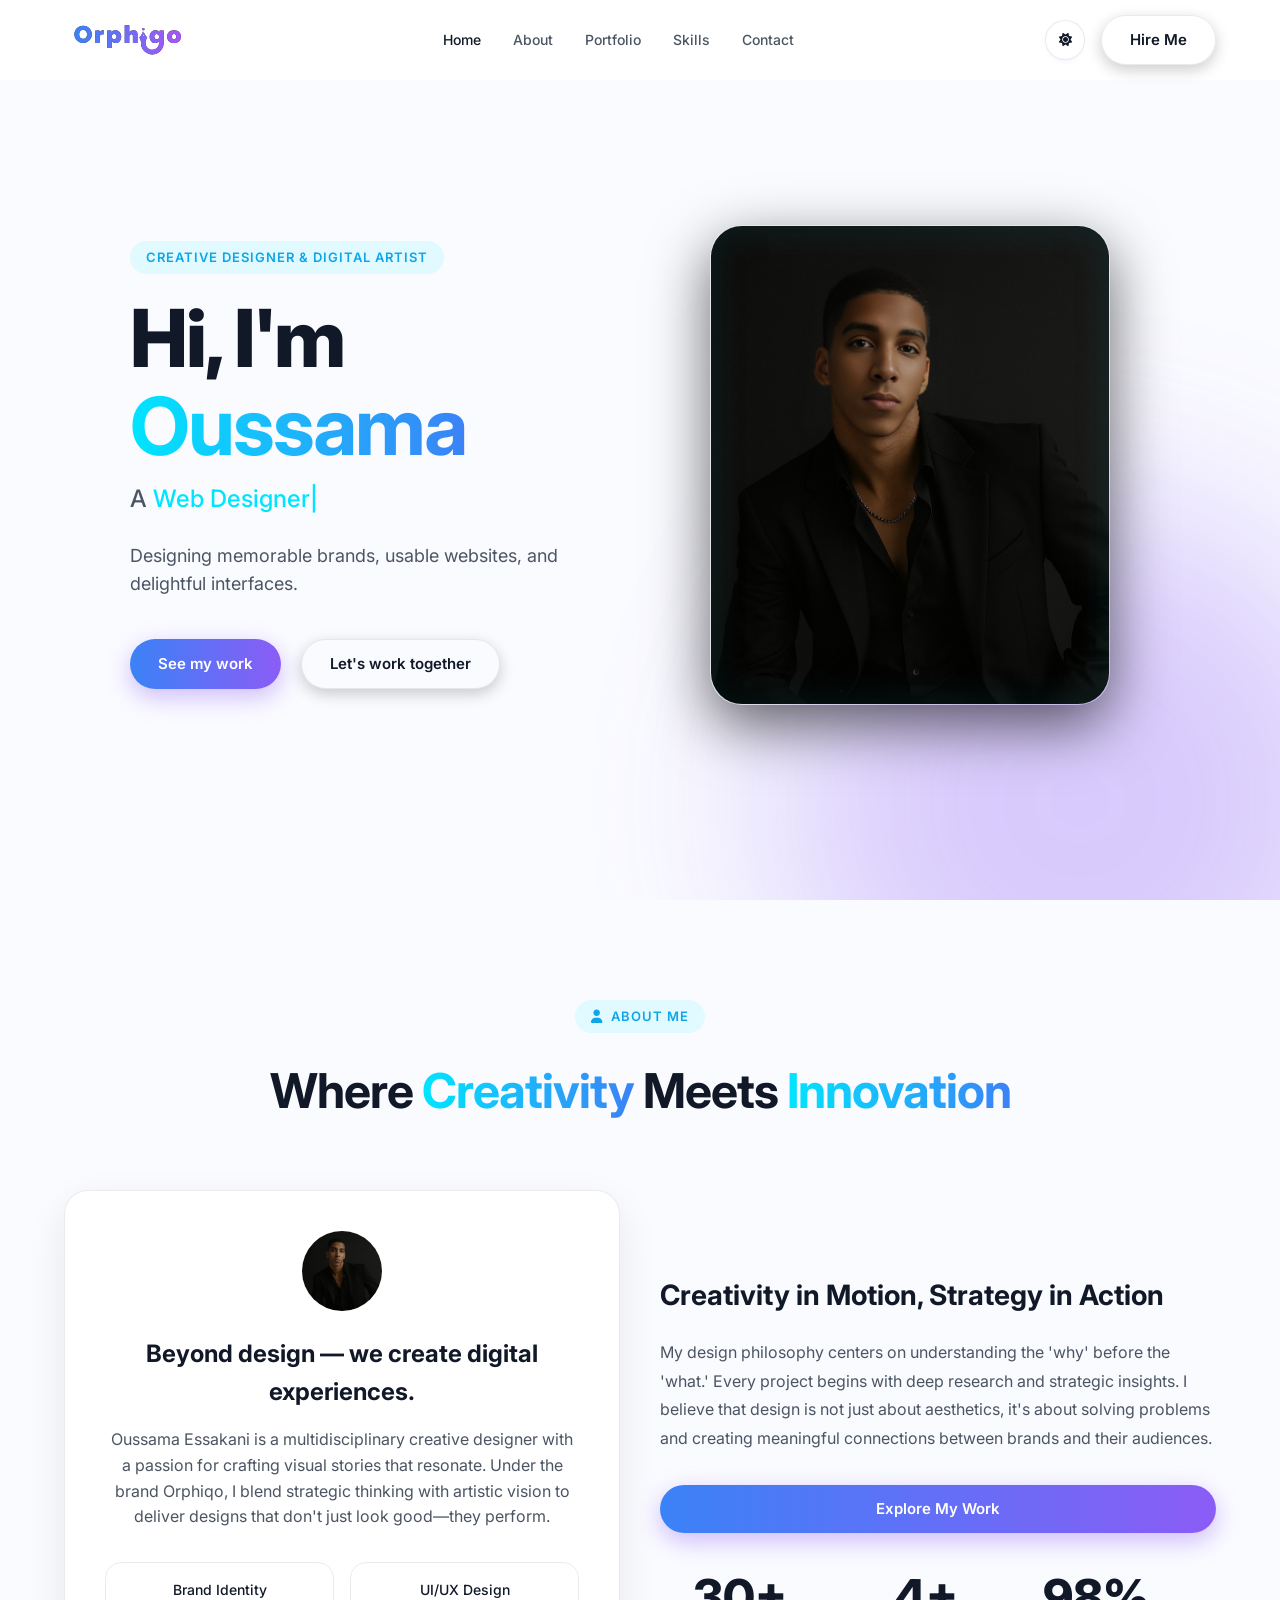
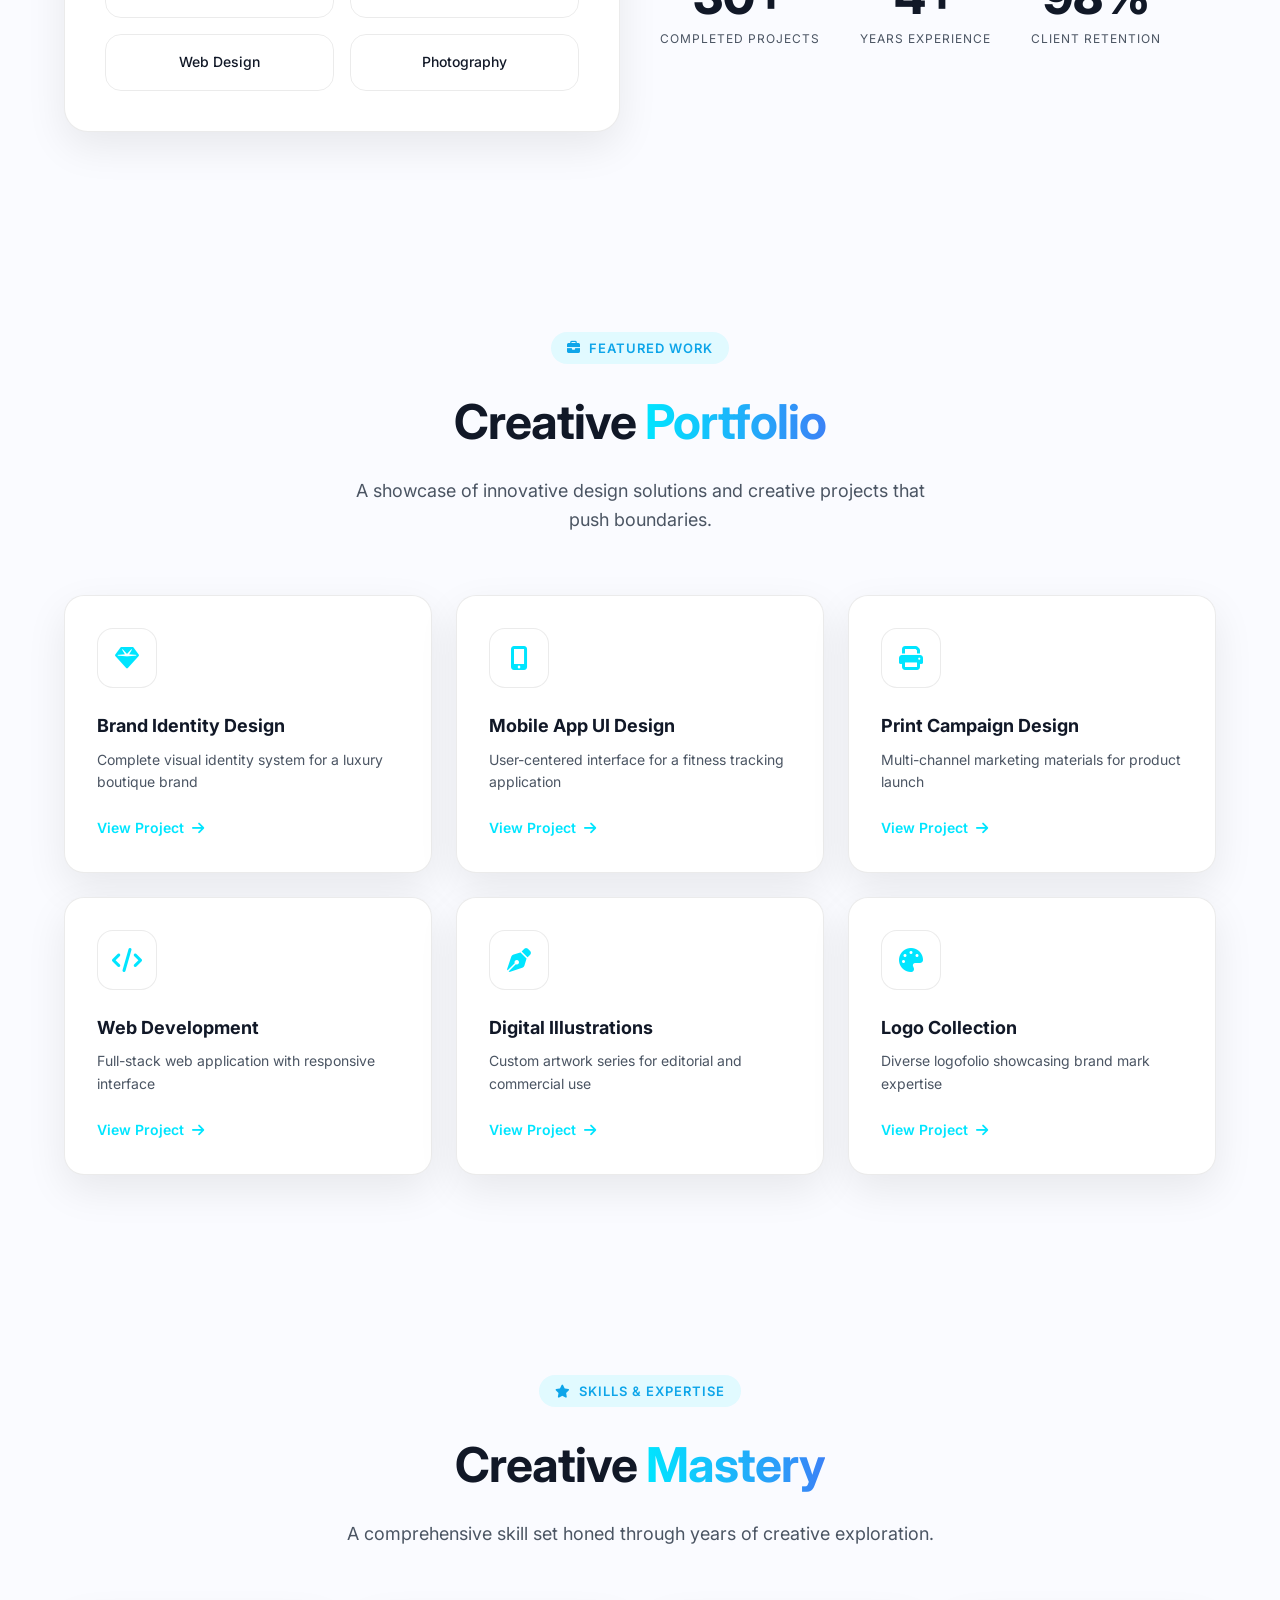
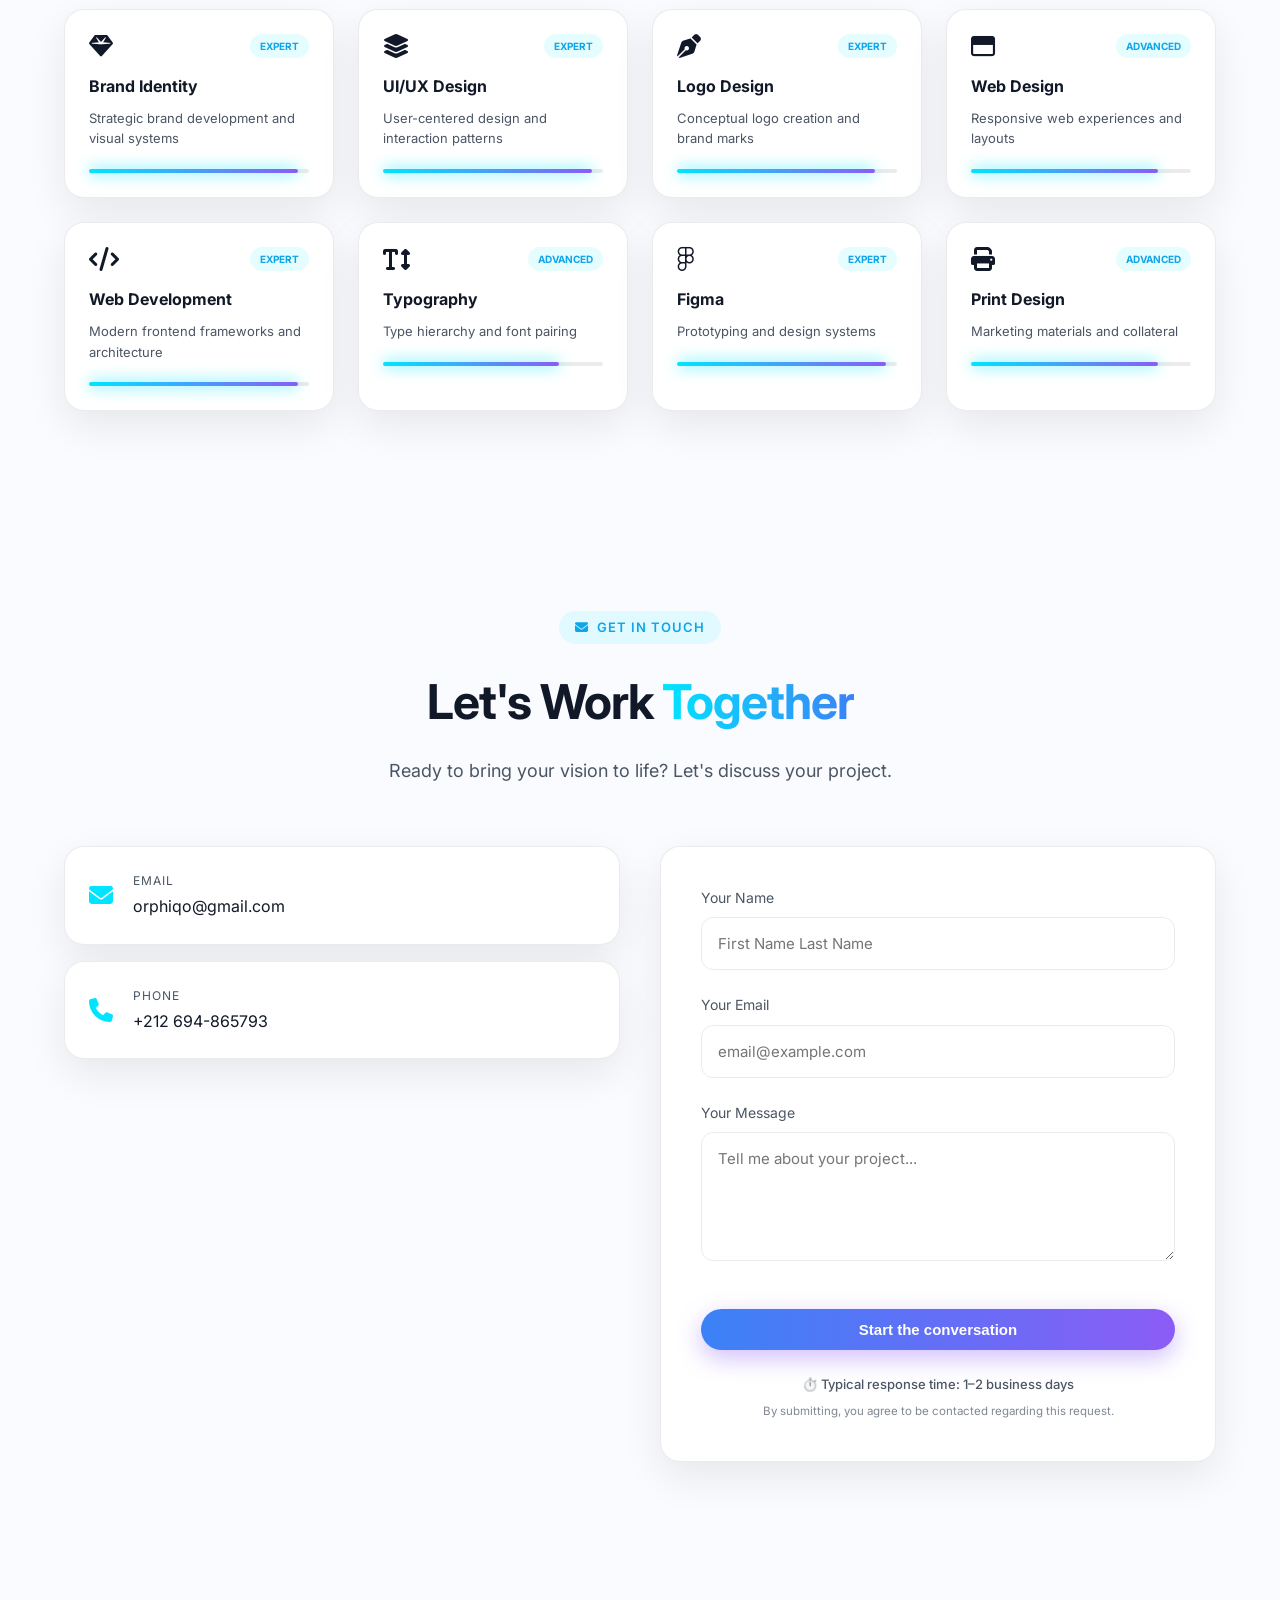
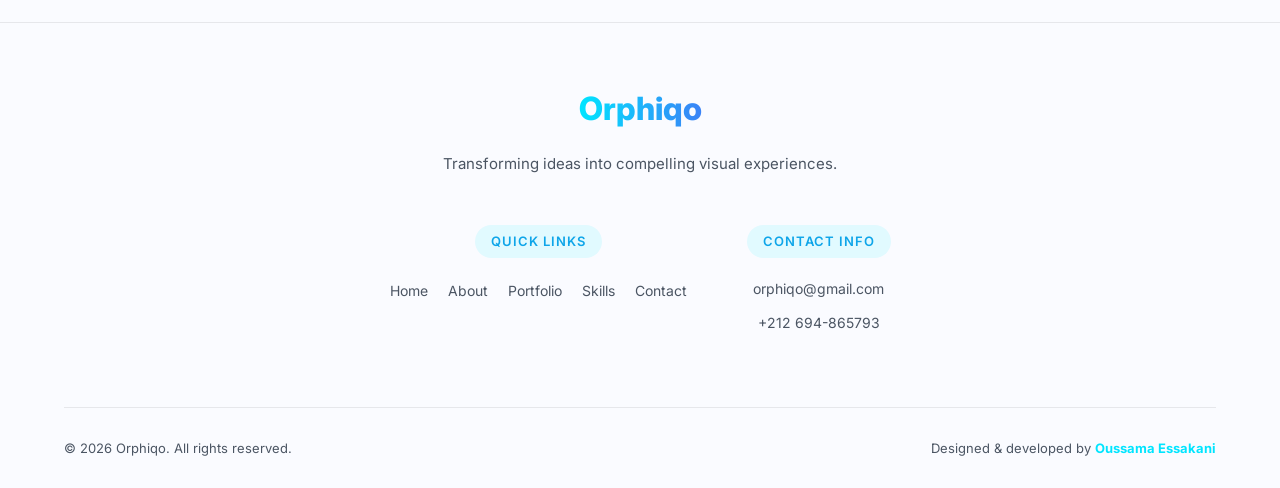
==== index.html @ 97720c6e "first commit" ====
<!DOCTYPE html>
<html lang="en">

<head>
    <meta charset="UTF-8">
    <meta name="viewport" content="width=device-width, initial-scale=1.0">
    <title>Orphiqo | Creative Designer & Digital Artist</title>
    <meta name="description"
        content="Orphiqo - Transforming ideas into stunning visual experiences. A creative studio delivering design that converts and captivates.">
    <meta name="keywords" content="Creative Designer, Digital Artist, UI/UX, Brand Identity, Orphiqo, Oussama Essakani">

    <link rel="preconnect" href="https://fonts.googleapis.com">
    <link rel="preconnect" href="https://fonts.gstatic.com" crossorigin>
    <link
        href="https://fonts.googleapis.com/css2?family=Inter:wght@400;500;600&family=Playfair+Display:wght@700;900&display=swap"
        rel="stylesheet">

    <link rel="stylesheet" href="https://cdnjs.cloudflare.com/ajax/libs/font-awesome/6.4.0/css/all.min.css">

    <link rel="stylesheet" href="style.css">
</head>

<body>
    <div class="noise-overlay"></div>

    <header class="navbar">
        <nav class="container">
            <div class="nav-left">
                <a href="#" class="logo"><img src="images/Orphiqo%20Wordmark.svg" alt="Orphiqo Logo"
                        style="height: 32px; width: auto;"></a>
            </div>
            <ul class="nav-center">
                <li><a href="#hero">Home</a></li>
                <li><a href="#about">About</a></li>
                <li><a href="#portfolio">Portfolio</a></li>
                <li><a href="#skills">Skills</a></li>
                <li><a href="#contact">Contact</a></li>
            </ul>
            <div class="nav-right">
                <button id="btnTheme" class="icon-btn" aria-label="Toggle Theme">
                    <i class="fa-solid fa-moon dark-icon"></i>
                    <i class="fa-solid fa-sun light-icon" style="display: none;"></i>
                </button>
                <a href="#contact" class="btn btn-outline hire-me">Hire Me</a>
                <button class="mobile-toggle"><i class="fa-solid fa-bars"></i></button>
            </div>
        </nav>
    </header>

    <main>
        <section id="hero" class="hero-section">
            <div class="container hero-grid">
                <div class="hero-text" data-reveal>
                    <span class="label-small">CREATIVE DESIGNER & DIGITAL ARTIST</span>
                    <h1>Hi, I'm<br><span class="highlight-cyan">Oussama</span></h1>
                    <div class="typewriter-container display-font">
                        <span>A&nbsp;</span><span id="typingText"></span><span class="cursor">|</span>
                    </div>
                    <p class="hero-subtext">Designing memorable brands, usable websites, and delightful interfaces.</p>
                    <div class="hero-ctas">
                        <a href="#portfolio" class="btn btn-primary">See my work</a>
                        <a href="#contact" class="btn btn-outline">Let's work together</a>
                    </div>

                </div>
                <div class="hero-visual" data-reveal>
                    <div class="portrait-container">
                        <img src="images/portrait.jpg" alt="Oussama Essakani" class="portrait-img">
                    </div>
                    <div class="floating-shape shape-1"></div>
                    <div class="floating-shape shape-2"></div>
                </div>
            </div>
            <div class="blob blob-2"></div>
        </section>

        <section id="about" class="about-section">
            <div class="container">
                <div class="section-header" data-reveal>
                    <span class="label-small"><i class="fa-solid fa-user"></i> ABOUT ME</span>
                    <h2>Where <span class="highlight-cyan">Creativity</span> Meets <span
                            class="highlight-cyan">Innovation</span></h2>
                </div>
                <div class="about-grid">
                    <div class="about-left" data-reveal>
                        <div class="small-portrait">
                            <img src="images/portrait.jpg" alt="Profile">
                        </div>
                        <h3>Beyond design — we create digital experiences.</h3>
                        <p>Oussama Essakani is a multidisciplinary creative designer with a passion for crafting visual
                            stories that resonate. Under the brand Orphiqo, I blend strategic thinking with artistic
                            vision to deliver designs that don't just look good—they perform.</p>
                        <blockquote class="pull-quote">
                            "This is it. This is the one."
                        </blockquote>
                        <div class="tag-pills">
                            <span class="pill">Brand Identity</span>
                            <span class="pill">UI/UX Design</span>
                            <span class="pill">Web Design</span>
                            <span class="pill">Photography</span>
                        </div>
                    </div>
                    <div class="about-right" data-reveal>
                        <h3>Creativity in Motion, Strategy in Action</h3>
                        <p>My design philosophy centers on understanding the 'why' before the 'what.' Every project
                            begins with deep research and strategic insights. I believe that design is not just about
                            aesthetics, it's about solving problems and creating meaningful connections between brands
                            and their audiences.</p>
                        <a href="#portfolio" class="btn btn-primary">Explore My Work</a>
                        <div class="stats-row">
                            <div class="stat-item">
                                <span class="stat-num">30+</span>
                                <span class="stat-label">Completed Projects</span>
                            </div>
                            <div class="stat-item">
                                <span class="stat-num">4+</span>
                                <span class="stat-label">Years Experience</span>
                            </div>
                            <div class="stat-item">
                                <span class="stat-num">98%</span>
                                <span class="stat-label">Client Retention</span>
                            </div>
                        </div>
                    </div>
                </div>
            </div>
            <div class="blob blob-3"></div>
        </section>

        <section id="portfolio" class="portfolio-section">
            <div class="container">
                <div class="section-header" data-reveal>
                    <span class="label-small"><i class="fa-solid fa-briefcase"></i> FEATURED WORK</span>
                    <h2>Creative <span class="highlight-cyan">Portfolio</span></h2>
                    <p class="section-sub">A showcase of innovative design solutions and creative projects that push
                        boundaries.</p>
                </div>
                <div class="portfolio-grid">
                    <div class="portfolio-card glass" data-reveal>
                        <div class="portfolio-icon-box">
                            <i class="fa-solid fa-gem"></i>
                        </div>
                        <div class="card-content">
                            <h3>Brand Identity Design</h3>
                            <p>Complete visual identity system for a luxury boutique brand</p>
                            <a href="#" class="view-project">View Project <i class="fa-solid fa-arrow-right"></i></a>
                        </div>
                    </div>
                    <div class="portfolio-card glass" data-reveal>
                        <div class="portfolio-icon-box">
                            <i class="fa-solid fa-mobile-screen-button"></i>
                        </div>
                        <div class="card-content">
                            <h3>Mobile App UI Design</h3>
                            <p>User-centered interface for a fitness tracking application</p>
                            <a href="#" class="view-project">View Project <i class="fa-solid fa-arrow-right"></i></a>
                        </div>
                    </div>
                    <div class="portfolio-card glass" data-reveal>
                        <div class="portfolio-icon-box">
                            <i class="fa-solid fa-print"></i>
                        </div>
                        <div class="card-content">
                            <h3>Print Campaign Design</h3>
                            <p>Multi-channel marketing materials for product launch</p>
                            <a href="#" class="view-project">View Project <i class="fa-solid fa-arrow-right"></i></a>
                        </div>
                    </div>
                    <div class="portfolio-card glass" data-reveal>
                        <div class="portfolio-icon-box">
                            <i class="fa-solid fa-code"></i>
                        </div>
                        <div class="card-content">
                            <h3>Web Development</h3>
                            <p>Full-stack web application with responsive interface</p>
                            <a href="#" class="view-project">View Project <i class="fa-solid fa-arrow-right"></i></a>
                        </div>
                    </div>
                    <div class="portfolio-card glass" data-reveal>
                        <div class="portfolio-icon-box">
                            <i class="fa-solid fa-pen-nib"></i>
                        </div>
                        <div class="card-content">
                            <h3>Digital Illustrations</h3>
                            <p>Custom artwork series for editorial and commercial use</p>
                            <a href="#" class="view-project">View Project <i class="fa-solid fa-arrow-right"></i></a>
                        </div>
                    </div>
                    <div class="portfolio-card glass" data-reveal>
                        <div class="portfolio-icon-box">
                            <i class="fa-solid fa-palette"></i>
                        </div>
                        <div class="card-content">
                            <h3>Logo Collection</h3>
                            <p>Diverse logofolio showcasing brand mark expertise</p>
                            <a href="#" class="view-project">View Project <i class="fa-solid fa-arrow-right"></i></a>
                        </div>
                    </div>
                </div>

            </div>
        </section>

        <section id="skills" class="skills-section">
            <div class="container">
                <div class="section-header" data-reveal>
                    <span class="label-small"><i class="fa-solid fa-star"></i> SKILLS & EXPERTISE</span>
                    <h2>Creative <span class="highlight-cyan">Mastery</span></h2>
                    <p class="section-sub">A comprehensive skill set honed through years of creative exploration.</p>
                </div>
                <div class="skills-grid">
                    <div class="skill-card glass" data-reveal>
                        <div class="skill-card-top">
                            <i class="fa-solid fa-gem skill-icon"></i>
                            <span class="proficiency">Expert</span>
                        </div>
                        <h3>Brand Identity</h3>
                        <p>Strategic brand development and visual systems</p>
                        <div class="progress-track">
                            <div class="progress-bar glow" style="width: 95%"></div>
                        </div>
                    </div>
                    <div class="skill-card glass" data-reveal>
                        <div class="skill-card-top">
                            <i class="fa-solid fa-layer-group skill-icon"></i>
                            <span class="proficiency">Expert</span>
                        </div>
                        <h3>UI/UX Design</h3>
                        <p>User-centered design and interaction patterns</p>
                        <div class="progress-track">
                            <div class="progress-bar glow" style="width: 95%"></div>
                        </div>
                    </div>
                    <div class="skill-card glass" data-reveal>
                        <div class="skill-card-top">
                            <i class="fa-solid fa-pen-nib skill-icon"></i>
                            <span class="proficiency">Expert</span>
                        </div>
                        <h3>Logo Design</h3>
                        <p>Conceptual logo creation and brand marks</p>
                        <div class="progress-track">
                            <div class="progress-bar glow" style="width: 90%"></div>
                        </div>
                    </div>
                    <div class="skill-card glass" data-reveal>
                        <div class="skill-card-top">
                            <i class="fa-regular fa-window-maximize skill-icon"></i>
                            <span class="proficiency">Advanced</span>
                        </div>
                        <h3>Web Design</h3>
                        <p>Responsive web experiences and layouts</p>
                        <div class="progress-track">
                            <div class="progress-bar glow" style="width: 85%"></div>
                        </div>
                    </div>
                    <div class="skill-card glass" data-reveal>
                        <div class="skill-card-top">
                            <i class="fa-solid fa-code skill-icon"></i>
                            <span class="proficiency">Expert</span>
                        </div>
                        <h3>Web Development</h3>
                        <p>Modern frontend frameworks and architecture</p>
                        <div class="progress-track">
                            <div class="progress-bar glow" style="width: 95%"></div>
                        </div>
                    </div>
                    <div class="skill-card glass" data-reveal>
                        <div class="skill-card-top">
                            <i class="fa-solid fa-text-height skill-icon"></i>
                            <span class="proficiency">Advanced</span>
                        </div>
                        <h3>Typography</h3>
                        <p>Type hierarchy and font pairing</p>
                        <div class="progress-track">
                            <div class="progress-bar glow" style="width: 80%"></div>
                        </div>
                    </div>
                    <div class="skill-card glass" data-reveal>
                        <div class="skill-card-top">
                            <i class="fa-brands fa-figma skill-icon"></i>
                            <span class="proficiency">Expert</span>
                        </div>
                        <h3>Figma</h3>
                        <p>Prototyping and design systems</p>
                        <div class="progress-track">
                            <div class="progress-bar glow" style="width: 95%"></div>
                        </div>
                    </div>
                    <div class="skill-card glass" data-reveal>
                        <div class="skill-card-top">
                            <i class="fa-solid fa-print skill-icon"></i>
                            <span class="proficiency">Advanced</span>
                        </div>
                        <h3>Print Design</h3>
                        <p>Marketing materials and collateral</p>
                        <div class="progress-track">
                            <div class="progress-bar glow" style="width: 85%"></div>
                        </div>
                    </div>
                </div>
            </div>
        </section>

        <section id="contact" class="contact-section">
            <div class="container">
                <div class="section-header" data-reveal>
                    <span class="label-small"><i class="fa-solid fa-envelope"></i> GET IN TOUCH</span>
                    <h2>Let's Work <span class="highlight-cyan">Together</span></h2>
                    <p class="section-sub">Ready to bring your vision to life? Let's discuss your project.</p>
                </div>
                <div class="contact-grid">
                    <div class="contact-info" data-reveal>
                        <div class="info-card glass">
                            <i class="fa-solid fa-envelope"></i>
                            <div>
                                <span class="card-label">EMAIL</span>
                                <p>orphiqo@gmail.com</p>
                            </div>
                        </div>
                        <div class="info-card glass">
                            <i class="fa-solid fa-phone"></i>
                            <div>
                                <span class="card-label">PHONE</span>
                                <p>+212 694-865793</p>
                            </div>
                        </div>

                    </div>
                    <div class="contact-form-container glass" data-reveal>
                        <form id="contactForm">
                            <div class="form-group">
                                <label for="name">Your Name</label>
                                <input type="text" id="name" placeholder="First Name Last Name" required>
                            </div>
                            <div class="form-group">
                                <label for="email">Your Email</label>
                                <input type="email" id="email" placeholder="email@example.com" required>
                            </div>
                            <div class="form-group">
                                <label for="message">Your Message</label>
                                <textarea id="message" rows="5" placeholder="Tell me about your project..."></textarea>
                            </div>
                            <button type="submit" class="btn btn-primary submit-btn">Start the conversation</button>
                            <p class="response-time">⏱️ Typical response time: 1–2 business days</p>
                            <p class="fine-print">By submitting, you agree to be contacted regarding this request.</p>
                        </form>
                    </div>
                </div>
            </div>
            <div class="blob blob-4"></div>
        </section>
    </main>

    <footer class="footer">
        <div class="container">
            <div class="footer-top">
                <div class="footer-brand">
                    <h2 class="display-font">Orphiqo</h2>
                    <p>Transforming ideas into compelling visual experiences.</p>
                </div>
                <div class="footer-grid">
                    <div class="footer-col">
                        <span class="label-small">QUICK LINKS</span>
                        <ul>
                            <li><a href="#hero">Home</a></li>
                            <li><a href="#about">About</a></li>
                            <li><a href="#portfolio">Portfolio</a></li>
                            <li><a href="#skills">Skills</a></li>
                            <li><a href="#contact">Contact</a></li>
                        </ul>
                    </div>
                    <div class="footer-col">
                        <span class="label-small">CONTACT INFO</span>
                        <p>orphiqo@gmail.com</p>
                        <p>+212 694-865793</p>
                    </div>

                </div>
            </div>
            <div class="footer-bottom">
                <p>&copy; 2026 Orphiqo. All rights reserved.</p>
                <p>Designed & developed by <span class="creator-name">Oussama Essakani</span></p>
            </div>
        </div>
    </footer>

    <div class="mobile-menu-overlay glass">
        <button class="menu-close"><i class="fa-solid fa-xmark"></i></button>
        <ul class="mobile-nav">
            <li><a href="#hero">Home</a></li>
            <li><a href="#about">About</a></li>
            <li><a href="#portfolio">Portfolio</a></li>
            <li><a href="#skills">Skills</a></li>
            <li><a href="#contact">Contact</a></li>
        </ul>
    </div>

    <script src="script.js"></script>
</body>

</html>
---- style.css ----
:root {
    --bg-main: #0B0F19;
    --bg-card: rgba(255, 255, 255, 0.03);
    --bg-card-hover: rgba(255, 255, 255, 0.06);
    --text-primary: #FFFFFF;
    --text-secondary: #9CA3AF;
    --accent-cyan: #00E5FF;
    --accent-purple: #8B5CF6;
    --border-light: rgba(255, 255, 255, 0.08);
    --glow-cyan: rgba(0, 229, 255, 0.4);
    --pill-bg: rgba(0, 229, 255, 0.1);
    --pill-text: #00E5FF;
    
    --nav-bg: #0B0F19;
    
    --font-sans: 'Inter', sans-serif;
    
    --transition: all 0.3s ease;
}

body.light-mode {
    --bg-main: #FAFBFF;
    --bg-card: #FFFFFF;
    --bg-card-hover: #F1F5F9;
    --text-primary: #111827;
    --text-secondary: #4B5563;
    --border-light: rgba(0, 0, 0, 0.08);
    --nav-bg: #FFFFFF;
    --pill-bg: rgba(0, 229, 255, 0.1);
    --pill-text: #0ea5e9;
    --glass-shadow: 0 15px 40px rgba(0, 0, 0, 0.08);
}

body:not(.light-mode) {
    --glass-shadow: 0 15px 50px rgba(0, 0, 0, 0.6);
}

* {
    margin: 0;
    padding: 0;
    box-sizing: border-box;
}

html {
    scroll-behavior: smooth;
}

body {
    background-color: var(--bg-main);
    color: var(--text-primary);
    font-family: var(--font-sans);
    line-height: 1.6;
    transition: background-color var(--transition), color var(--transition);
    overflow-x: hidden;
    position: relative;
}

.noise-overlay {
    position: fixed;
    top: 0;
    left: 0;
    width: 100%;
    height: 100%;
    background: url('https://grainy-gradients.vercel.app/noise.svg');
    opacity: 0.05;
    pointer-events: none;
    z-index: 9999;
    filter: contrast(120%) brightness(120%);
}

body.light-mode .noise-overlay {
    opacity: 0.03;
}

.container {
    max-width: 1200px;
    margin: 0 auto;
    padding: 0 24px;
}

.glass {
    background: var(--bg-card);
    border: 1px solid var(--border-light);
    backdrop-filter: blur(12px);
    -webkit-backdrop-filter: blur(12px);
    border-radius: 20px;
    box-shadow: var(--glass-shadow);
    transition: var(--transition);
}

.highlight-cyan {
    background: linear-gradient(90deg, var(--accent-cyan), #3b82f6);
    -webkit-background-clip: text;
    -webkit-text-fill-color: transparent;
    font-weight: 700;
}

.display-font {
    font-family: var(--font-sans);
    font-weight: 800;
}

.label-small {
    background: var(--pill-bg);
    color: var(--pill-text);
    padding: 6px 16px;
    border-radius: 30px;
    font-size: 13px;
    font-weight: 600;
    letter-spacing: 1px;
    display: inline-flex;
    align-items: center;
    gap: 8px;
    margin-bottom: 20px;
}

.btn {
    display: inline-flex;
    align-items: center;
    justify-content: center;
    padding: 12px 28px;
    border-radius: 30px;
    font-weight: 600;
    font-size: 15px;
    cursor: pointer;
    transition: var(--transition);
    text-decoration: none;
    border: none;
}

.btn-primary {
    background: linear-gradient(90deg, #3b82f6, var(--accent-purple));
    color: #fff;
    box-shadow: 0 8px 25px rgba(139, 92, 246, 0.4);
}

.btn-primary:hover {
    box-shadow: 0 10px 30px rgba(139, 92, 246, 0.6);
    transform: translateY(-2px);
}

.btn-outline {
    background: transparent;
    color: var(--text-primary);
    border: 1px solid var(--border-light);
    box-shadow: 0 5px 15px rgba(0, 0, 0, 0.2);
}

.btn-outline:hover {
    border-color: var(--accent-cyan);
    color: var(--accent-cyan);
    box-shadow: 0 8px 20px rgba(0, 229, 255, 0.2);
}

.navbar {
    position: fixed;
    top: 0;
    left: 0;
    right: 0;
    z-index: 1000;
    height: 80px;
    display: flex;
    align-items: center;
    background: var(--nav-bg);
    transition: var(--transition);
    border-radius: 0 !important;
}

.navbar.scrolled {
    background: var(--nav-bg);
    border-bottom: 1px solid var(--border-light);
    height: 70px;
    box-shadow: var(--glass-shadow);
}

.navbar .container {
    width: 100%;
    display: flex;
    justify-content: space-between;
    align-items: center;
}

.logo {
    display: flex;
    align-items: center;
    text-decoration: none;
}

.nav-center {
    display: flex;
    gap: 32px;
    list-style: none;
}

.nav-center a {
    color: var(--text-secondary);
    text-decoration: none;
    font-size: 14px;
    font-weight: 500;
    transition: var(--transition);
}

.nav-center a:hover, .nav-center a.active {
    color: var(--text-primary);
}

.nav-right {
    display: flex;
    align-items: center;
    gap: 16px;
}

.nav-right .btn-primary,
.nav-right .icon-btn {
    box-shadow: 0 2px 4px rgba(139, 92, 246, 0.06);
}

.nav-right .btn-primary:hover,
.nav-right .icon-btn:hover {
    box-shadow: 0 4px 8px rgba(139, 92, 246, 0.1);
}

.icon-btn {
    width: 40px;
    height: 40px;
    border-radius: 50%;
    background: var(--bg-card);
    border: 1px solid var(--border-light);
    color: var(--text-primary);
    display: flex;
    align-items: center;
    justify-content: center;
    cursor: pointer;
    transition: var(--transition);
}

.icon-btn:hover {
    border-color: var(--accent-cyan);
    color: var(--accent-cyan);
}

.mobile-toggle {
    display: none;
    background: none;
    border: none;
    color: var(--text-primary);
    font-size: 24px;
    cursor: pointer;
}

.hero-section {
    padding-top: 110px;
    padding-bottom: 80px;
    min-height: 100vh;
    display: flex;
    align-items: center;
    position: relative;
    overflow: hidden;
}

.hero-grid {
    display: grid;
    grid-template-columns: 1fr 1fr;
    gap: 60px;
    align-items: center;
}

.hero-text h1 {
    font-size: 80px;
    line-height: 1.1;
    font-weight: 800;
    letter-spacing: -2px;
    margin-bottom: 12px;
}

.typewriter-container {
    font-size: 24px;
    color: var(--text-secondary);
    font-weight: 500;
    margin-bottom: 24px;
    display: flex;
    align-items: center;
    height: 36px;
}

.cursor {
    color: var(--accent-cyan);
    animation: blink 1s step-end infinite;
}

@keyframes blink { 50% { opacity: 0; } }

.hero-subtext {
    font-size: 18px;
    color: var(--text-secondary);
    max-width: 480px;
    margin-bottom: 40px;
}

.hero-ctas {
    display: flex;
    gap: 20px;
}

.hero-visual {
    position: relative;
    display: flex;
    justify-content: center;
}

.portrait-container {
    width: 400px;
    height: 480px;
    border-radius: 32px;
    overflow: hidden;
    border: 1px solid var(--border-light);
    box-shadow: 0 20px 60px rgba(0, 0, 0, 0.6);
    position: relative;
}

.portrait-container::after {
    content: '';
    position: absolute;
    inset: 0;
    box-shadow: inset 0 0 40px rgba(0, 229, 255, 0.1);
    pointer-events: none;
}

.portrait-container img {
    width: 100%;
    height: 100%;
    object-fit: cover;
}

.blob {
    position: absolute;
    width: 600px;
    height: 600px;
    border-radius: 50%;
    filter: blur(100px);
    z-index: -1;
    opacity: 0.15;
    pointer-events: none;
}

body.light-mode .blob { opacity: 0.3; }

.blob-1 {
    top: -100px;
    left: -200px;
    background: var(--accent-cyan);
}

.blob-2 {
    bottom: -200px;
    right: -100px;
    background: var(--accent-purple);
}

.about-section {
    padding: 100px 0;
    text-align: center;
}

.section-header {
    margin-bottom: 60px;
}

.section-header h2 {
    font-size: 48px;
    letter-spacing: -1px;
}

.section-sub {
    color: var(--text-secondary);
    font-size: 18px;
    max-width: 600px;
    margin: 16px auto 0;
}

.about-grid {
    display: grid;
    grid-template-columns: 1fr 1fr;
    gap: 40px;
    text-align: left;
}

.about-left {
    padding: 40px;
    background: var(--bg-card);
    border: 1px solid var(--border-light);
    border-radius: 24px;
    display: flex;
    flex-direction: column;
    align-items: center;
    text-align: center;
    box-shadow: var(--glass-shadow);
}

.small-portrait {
    width: 80px;
    height: 80px;
    border-radius: 50%;
    overflow: hidden;
    margin-bottom: 24px;
}

.small-portrait img {
    width: 100%;
    height: 100%;
    object-fit: cover;
}

.about-left h3 {
    font-size: 24px;
    margin-bottom: 16px;
}

.about-left p {
    color: var(--text-secondary);
    margin-bottom: 32px;
}

.pull-quote {
    display: none;
}

.tag-pills {
    display: grid;
    grid-template-columns: 1fr 1fr;
    gap: 16px;
    width: 100%;
}

.pill {
    background: transparent;
    border: 1px solid var(--border-light);
    color: var(--text-primary);
    padding: 16px;
    border-radius: 16px;
    font-size: 14px;
    font-weight: 500;
    display: flex;
    align-items: center;
    justify-content: center;
    gap: 8px;
    transition: var(--transition);
}

.pill:hover {
    border-color: var(--accent-cyan);
    box-shadow: 0 0 15px rgba(0, 229, 255, 0.1);
}

.about-right {
    padding: 20px 0;
    display: flex;
    flex-direction: column;
    justify-content: center;
}

.about-right h3 {
    font-size: 28px;
    margin-bottom: 20px;
}

.about-right p {
    color: var(--text-secondary);
    margin-bottom: 32px;
    line-height: 1.8;
}

.stats-row {
    display: flex;
    gap: 40px;
    margin-top: 40px;
}

.stat-item {
    text-align: center;
    display: flex;
    flex-direction: column;
}

.stat-num {
    font-size: 48px;
    font-weight: 800;
    color: var(--text-primary);
    line-height: 1;
    margin-bottom: 8px;
}

.stat-label {
    font-size: 12px;
    color: var(--text-secondary);
    text-transform: uppercase;
    letter-spacing: 1px;
}

.portfolio-section {
    padding: 100px 0;
    text-align: center;
}

.portfolio-grid {
    display: grid;
    grid-template-columns: repeat(3, 1fr);
    gap: 24px;
    text-align: left;
}

.portfolio-card {
    padding: 32px;
}

.portfolio-icon-box {
    width: 60px;
    height: 60px;
    background: var(--bg-card);
    border: 1px solid var(--border-light);
    border-radius: 16px;
    display: flex;
    align-items: center;
    justify-content: center;
    font-size: 24px;
    color: var(--accent-cyan);
    margin-bottom: 24px;
    transition: var(--transition);
}

.portfolio-card:hover .portfolio-icon-box {
    background: var(--accent-cyan);
    color: #fff;
    transform: scale(1.1);
    box-shadow: 0 0 20px rgba(0, 229, 255, 0.3);
}

.portfolio-card:hover {
    border-color: var(--accent-cyan);
}

.portfolio-card h3 {
    font-size: 18px;
    margin-bottom: 8px;
}

.portfolio-card p {
    font-size: 14px;
    color: var(--text-secondary);
    margin-bottom: 24px;
}

.view-project {
    font-size: 14px;
    font-weight: 600;
    color: var(--accent-cyan);
    display: flex;
    align-items: center;
    gap: 8px;
    text-decoration: none;
}

.skills-section {
    padding: 100px 0;
    text-align: center;
}

.skills-grid {
    display: grid;
    grid-template-columns: repeat(4, 1fr);
    gap: 24px;
    text-align: left;
}

.skill-card {
    padding: 24px;
}

.skill-card-top {
    display: flex;
    justify-content: space-between;
    align-items: center;
    margin-bottom: 16px;
}

.skill-icon {
    font-size: 24px;
    color: var(--text-primary);
}

.skill-card:hover {
    border-color: var(--accent-cyan);
}

.skill-card:hover .skill-icon {
    color: var(--accent-cyan);
}

.proficiency {
    font-size: 10px;
    font-weight: 700;
    text-transform: uppercase;
    background: var(--pill-bg);
    color: var(--pill-text);
    padding: 4px 10px;
    border-radius: 12px;
}

.skill-card h3 {
    font-size: 16px;
    margin-bottom: 8px;
}

.skill-card p {
    font-size: 13px;
    color: var(--text-secondary);
    margin-bottom: 20px;
}

.progress-track {
    width: 100%;
    height: 4px;
    background: var(--border-light);
    border-radius: 4px;
    overflow: visible;
}

.progress-bar {
    height: 100%;
    background: linear-gradient(90deg, var(--accent-cyan), var(--accent-purple));
    border-radius: 4px;
    position: relative;
    box-shadow: 0 0 15px var(--accent-cyan);
    animation: neon-pulse 3s ease-in-out infinite alternate;
}

@keyframes neon-pulse {
    from {
        box-shadow: 0 0 8px var(--accent-cyan), 0 0 4px rgba(0, 229, 255, 0.1);
    }
    to {
        box-shadow: 0 0 20px var(--accent-cyan), 0 0 10px rgba(0, 229, 255, 0.3);
    }
}

.contact-section {
    padding: 100px 0;
    text-align: center;
}

.contact-grid {
    display: grid;
    grid-template-columns: 1fr 1fr;
    gap: 40px;
    text-align: left;
}

.contact-info {
    display: flex;
    flex-direction: column;
    gap: 16px;
}

.info-card {
    padding: 24px;
    display: flex;
    align-items: center;
    gap: 20px;
}

.info-card i {
    font-size: 24px;
    color: var(--accent-cyan);
}

.card-label {
    font-size: 12px;
    color: var(--text-secondary);
    text-transform: uppercase;
    letter-spacing: 1px;
    margin-bottom: 4px;
    display: block;
}



.contact-form-container {
    padding: 40px;
}

.form-group {
    margin-bottom: 24px;
}

.form-group label {
    display: block;
    font-size: 14px;
    margin-bottom: 8px;
    color: var(--text-secondary);
}

.form-group input, .form-group textarea {
    width: 100%;
    background: transparent;
    border: 1px solid var(--border-light);
    border-radius: 12px;
    padding: 16px;
    color: var(--text-primary);
    font-family: inherit;
    font-size: 15px;
    transition: var(--transition);
}

.form-group input:focus, .form-group textarea:focus {
    outline: none;
    border-color: var(--accent-cyan);
    box-shadow: 0 0 0 4px rgba(0, 229, 255, 0.1);
}

.submit-btn {
    width: 100%;
    margin-top: 16px;
}

.response-time {
    font-size: 13px;
    color: var(--text-secondary);
    margin-top: 24px;
    text-align: center;
    font-weight: 500;
}

.fine-print {
    font-size: 11.5px;
    color: var(--text-secondary);
    margin-top: 8px;
    text-align: center;
    opacity: 0.7;
}

.footer {
    border-top: 1px solid var(--border-light);
    padding: 60px 0 30px;
    margin-top: 60px;
}

.footer-top {
    display: flex;
    flex-direction: column;
    align-items: center;
    text-align: center;
    gap: 48px;
    margin-bottom: 60px;
}

.footer-brand h2 {
    font-size: 32px;
    font-weight: 800;
    background: linear-gradient(90deg, var(--accent-cyan), #3b82f6);
    -webkit-background-clip: text;
    -webkit-text-fill-color: transparent;
    margin-bottom: 16px;
    display: inline-block;
}

.footer-brand p {
    color: var(--text-secondary);
    font-size: 15px;
    line-height: 1.8;
    max-width: 400px;
    margin: 0 auto;
}

.footer-grid {
    display: flex;
    gap: 60px;
    justify-content: center;
    width: 100%;
}

.footer-col ul {
    list-style: none;
    display: flex;
    gap: 20px;
    justify-content: center;
}

.footer-col ul li {
    margin-bottom: 0;
}

.footer-col ul a {
    color: var(--text-secondary);
    font-size: 14px;
    text-decoration: none;
    transition: var(--transition);
    display: inline-block;
}

.footer-col ul a:hover {
    color: var(--accent-cyan);
    transform: translateY(-2px);
}

.footer-col p {
    color: var(--text-secondary);
    font-size: 14px;
    margin-bottom: 12px;
    display: flex;
    align-items: center;
    justify-content: center;
    gap: 8px;
}



.footer-bottom {
    display: flex;
    justify-content: space-between;
    padding-top: 30px;
    border-top: 1px solid var(--border-light);
    font-size: 13px;
    color: var(--text-secondary);
}

.creator-name {
    color: var(--accent-cyan);
    font-weight: 700;
}

body:not(.light-mode) .creator-name {
    text-shadow: 0 0 10px rgba(0, 229, 255, 0.6), 0 0 20px rgba(0, 229, 255, 0.4);
}

@media (max-width: 1024px) {
    .nav-center, .nav-right .btn { display: none; }
    .mobile-toggle { display: block; }
    .hero-grid { grid-template-columns: 1fr; text-align: center; }
    .icons-row { flex-direction: row; position: static; transform: none; justify-content: center; margin-top: 40px;}
    .social-links { position: static; flex-direction: column; }
    .about-grid, .contact-grid { grid-template-columns: 1fr; }
    .portfolio-grid, .skills-grid { grid-template-columns: repeat(2, 1fr); }
    .footer-top, .footer-grid { flex-direction: column; gap: 40px; }
}

@media (max-width: 768px) {
    .hero-text h1 { font-size: 48px; }
    .portfolio-grid, .skills-grid { grid-template-columns: 1fr; }
    .stats-row { flex-direction: column; gap: 24px; }
    .footer-bottom { flex-direction: column; text-align: center; gap: 16px;}
}


.mobile-menu-overlay {
    position: fixed;
    inset: 0;
    background: var(--bg-main);
    z-index: 2000;
    display: none;
    align-items: center;
    justify-content: center;
}
.mobile-menu-overlay.active { display: flex; }
.menu-close { position: absolute; top: 20px; right: 20px; background: none; border: none; font-size: 30px; color: var(--text-primary); }
.mobile-nav { list-style: none; text-align: center; }
.mobile-nav li { margin-bottom: 20px; }
.mobile-nav a { font-size: 32px; color: var(--text-primary); text-decoration: none; font-weight: 700; }
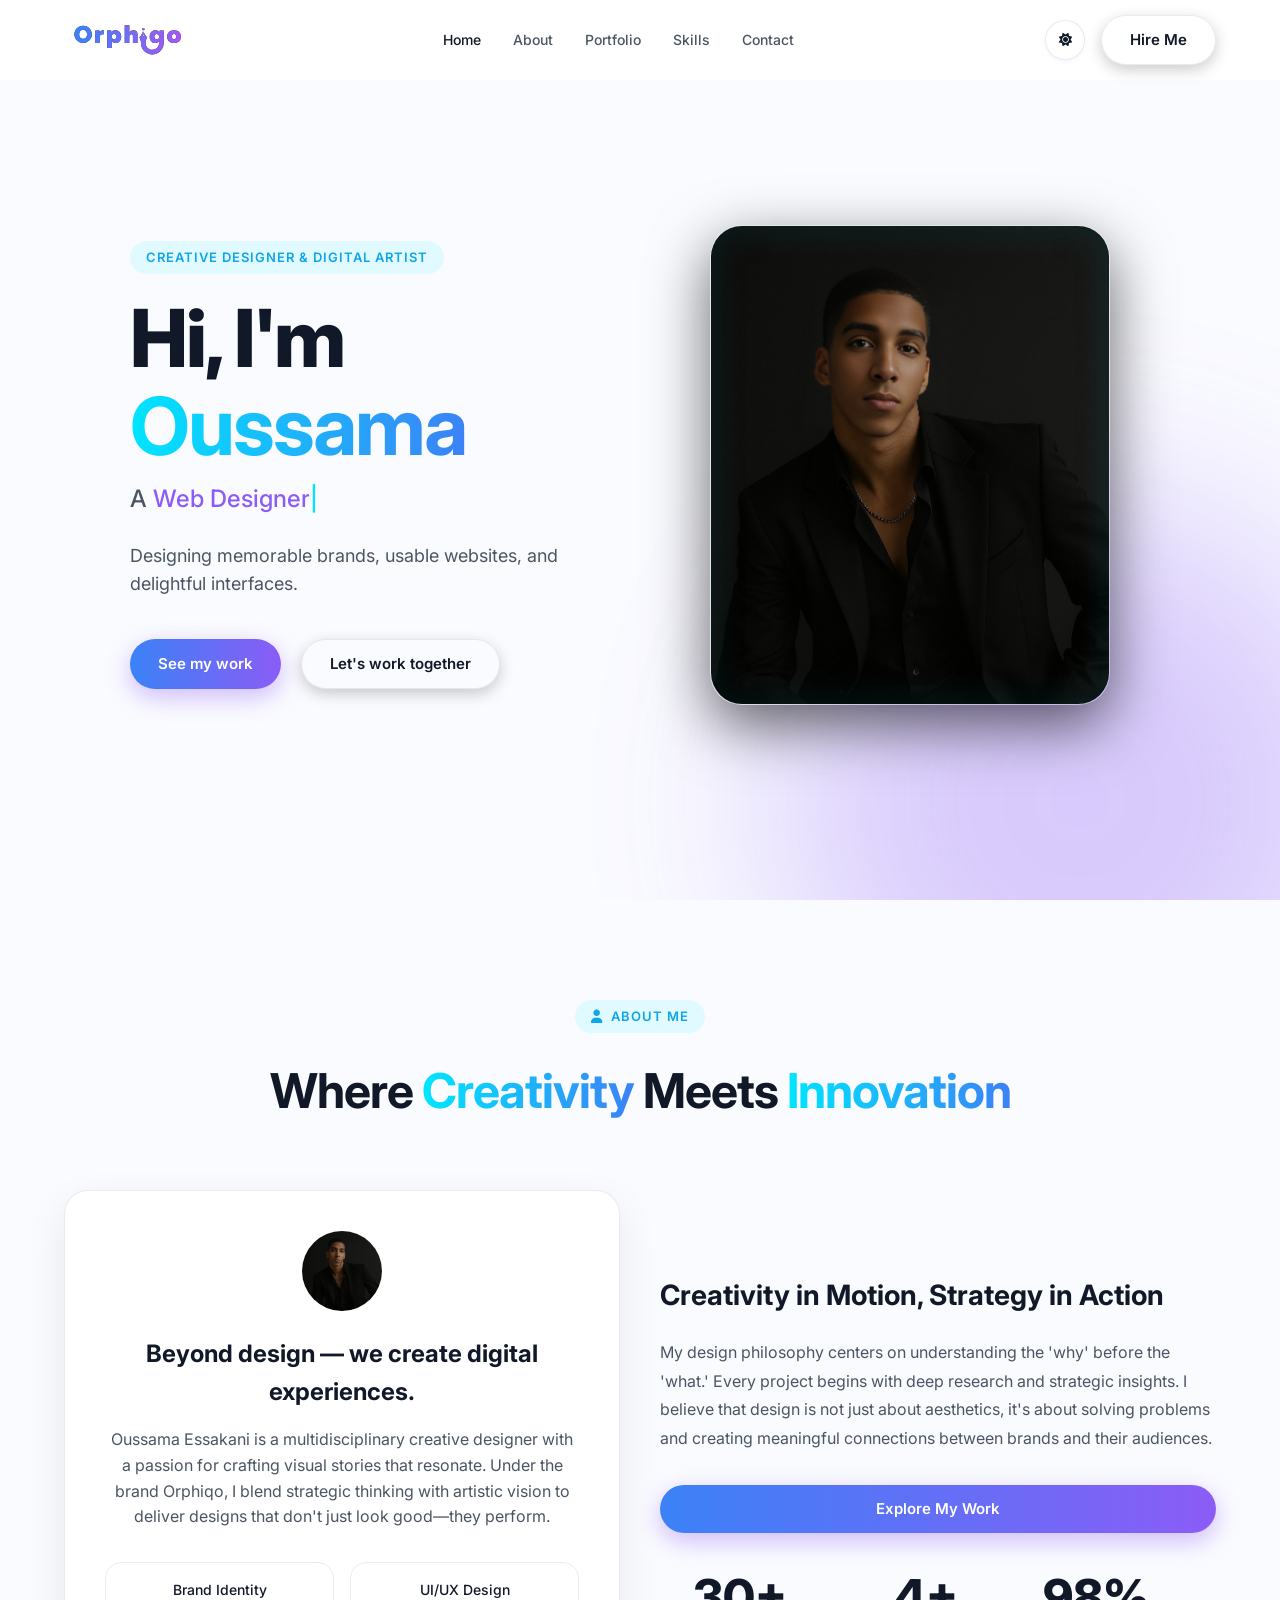
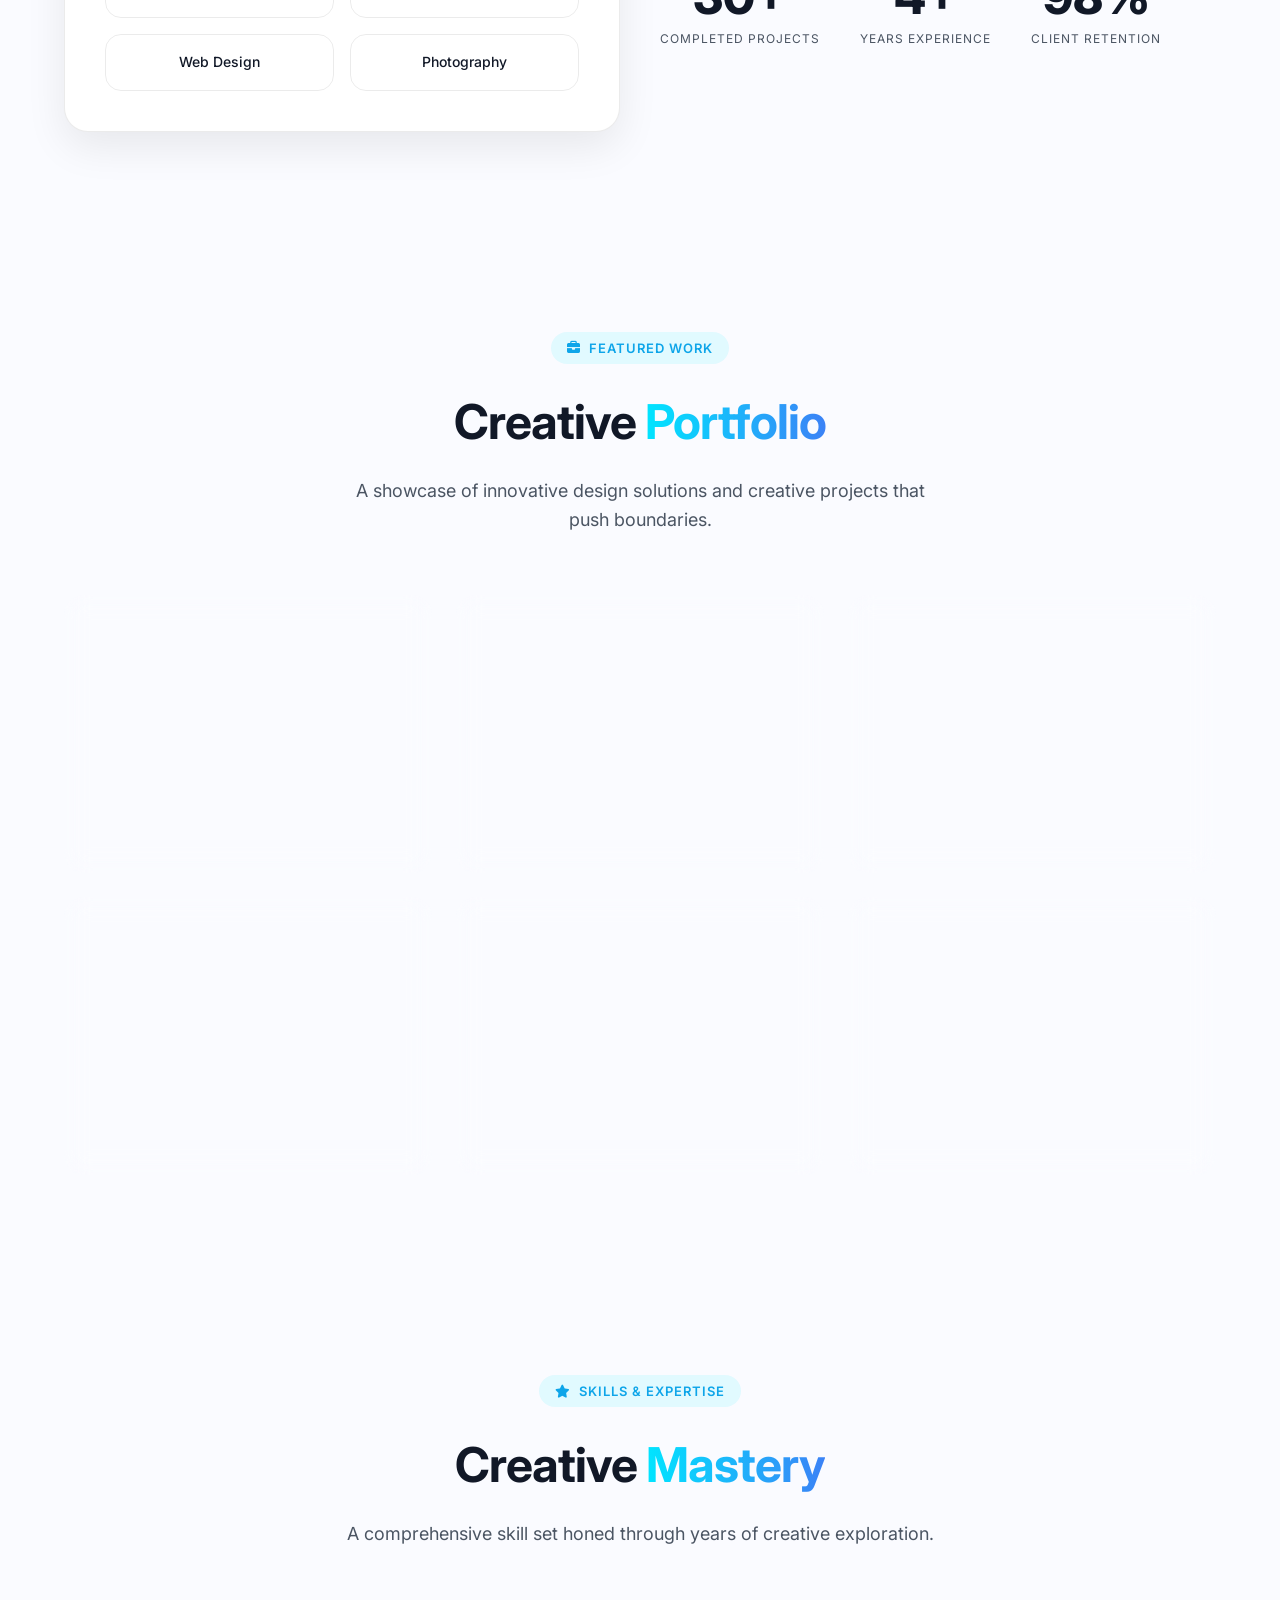
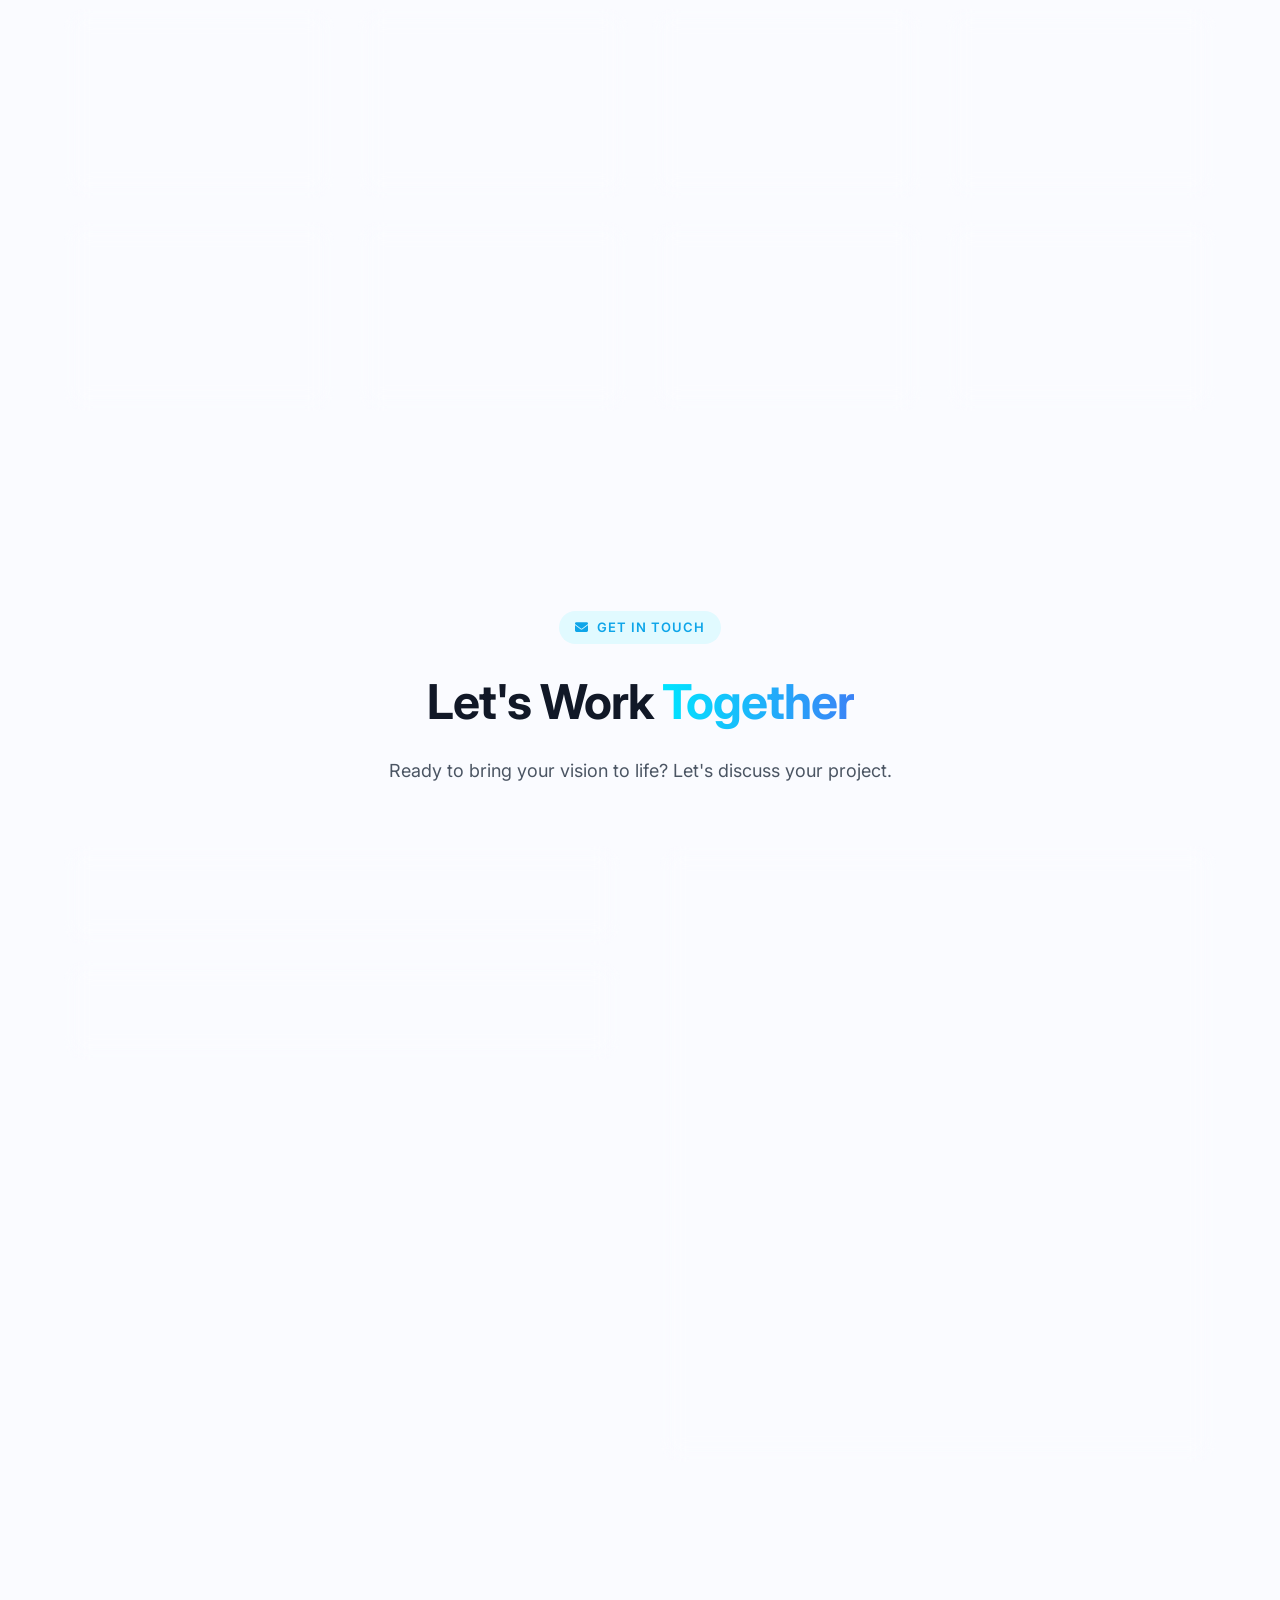
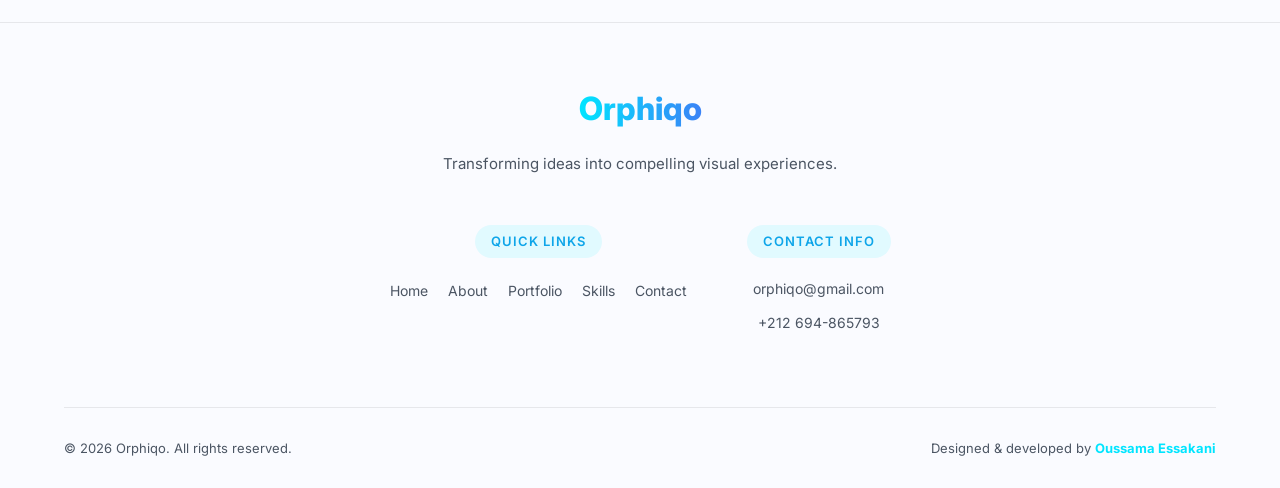
==== commit 4e0c6b9d: "improvement: adding project detail page" ====
--- a/index.html
+++ b/index.html
@@ -143,7 +143,7 @@
                         <div class="card-content">
                             <h3>Brand Identity Design</h3>
                             <p>Complete visual identity system for a luxury boutique brand</p>
-                            <a href="#" class="view-project">View Project <i class="fa-solid fa-arrow-right"></i></a>
+                            <a href="project-details.html#project-1" class="view-project">View Project <i class="fa-solid fa-arrow-right"></i></a>
                         </div>
                     </div>
                     <div class="portfolio-card glass" data-reveal>
@@ -153,7 +153,7 @@
                         <div class="card-content">
                             <h3>Mobile App UI Design</h3>
                             <p>User-centered interface for a fitness tracking application</p>
-                            <a href="#" class="view-project">View Project <i class="fa-solid fa-arrow-right"></i></a>
+                            <a href="project-details.html#project-2" class="view-project">View Project <i class="fa-solid fa-arrow-right"></i></a>
                         </div>
                     </div>
                     <div class="portfolio-card glass" data-reveal>
@@ -163,7 +163,7 @@
                         <div class="card-content">
                             <h3>Print Campaign Design</h3>
                             <p>Multi-channel marketing materials for product launch</p>
-                            <a href="#" class="view-project">View Project <i class="fa-solid fa-arrow-right"></i></a>
+                            <a href="project-details.html#project-3" class="view-project">View Project <i class="fa-solid fa-arrow-right"></i></a>
                         </div>
                     </div>
                     <div class="portfolio-card glass" data-reveal>
@@ -173,7 +173,7 @@
                         <div class="card-content">
                             <h3>Web Development</h3>
                             <p>Full-stack web application with responsive interface</p>
-                            <a href="#" class="view-project">View Project <i class="fa-solid fa-arrow-right"></i></a>
+                            <a href="project-details.html#project-4" class="view-project">View Project <i class="fa-solid fa-arrow-right"></i></a>
                         </div>
                     </div>
                     <div class="portfolio-card glass" data-reveal>
@@ -183,7 +183,7 @@
                         <div class="card-content">
                             <h3>Digital Illustrations</h3>
                             <p>Custom artwork series for editorial and commercial use</p>
-                            <a href="#" class="view-project">View Project <i class="fa-solid fa-arrow-right"></i></a>
+                            <a href="project-details.html#project-5" class="view-project">View Project <i class="fa-solid fa-arrow-right"></i></a>
                         </div>
                     </div>
                     <div class="portfolio-card glass" data-reveal>
@@ -193,7 +193,7 @@
                         <div class="card-content">
                             <h3>Logo Collection</h3>
                             <p>Diverse logofolio showcasing brand mark expertise</p>
-                            <a href="#" class="view-project">View Project <i class="fa-solid fa-arrow-right"></i></a>
+                            <a href="project-details.html#project-6" class="view-project">View Project <i class="fa-solid fa-arrow-right"></i></a>
                         </div>
                     </div>
                 </div>
--- a/style.css
+++ b/style.css
@@ -43,6 +43,11 @@
 
 html {
     scroll-behavior: smooth;
+    scroll-padding-top: 80px;
+}
+
+section {
+    scroll-margin-top: 80px;
 }
 
 body {
@@ -832,36 +837,711 @@
     text-shadow: 0 0 10px rgba(0, 229, 255, 0.6), 0 0 20px rgba(0, 229, 255, 0.4);
 }
 
-@media (max-width: 1024px) {
-    .nav-center, .nav-right .btn { display: none; }
-    .mobile-toggle { display: block; }
-    .hero-grid { grid-template-columns: 1fr; text-align: center; }
-    .icons-row { flex-direction: row; position: static; transform: none; justify-content: center; margin-top: 40px;}
-    .social-links { position: static; flex-direction: column; }
-    .about-grid, .contact-grid { grid-template-columns: 1fr; }
-    .portfolio-grid, .skills-grid { grid-template-columns: repeat(2, 1fr); }
-    .footer-top, .footer-grid { flex-direction: column; gap: 40px; }
-}
-
-@media (max-width: 768px) {
-    .hero-text h1 { font-size: 48px; }
-    .portfolio-grid, .skills-grid { grid-template-columns: 1fr; }
-    .stats-row { flex-direction: column; gap: 24px; }
-    .footer-bottom { flex-direction: column; text-align: center; gap: 16px;}
-}
-
-
+/* ============================================================
+   MOBILE MENU OVERLAY (all sizes)
+   ============================================================ */
 .mobile-menu-overlay {
     position: fixed;
     inset: 0;
     background: var(--bg-main);
     z-index: 2000;
-    display: none;
+    display: flex;
     align-items: center;
     justify-content: center;
-}
-.mobile-menu-overlay.active { display: flex; }
-.menu-close { position: absolute; top: 20px; right: 20px; background: none; border: none; font-size: 30px; color: var(--text-primary); }
-.mobile-nav { list-style: none; text-align: center; }
-.mobile-nav li { margin-bottom: 20px; }
-.mobile-nav a { font-size: 32px; color: var(--text-primary); text-decoration: none; font-weight: 700; }
+    flex-direction: column;
+    gap: 12px;
+    opacity: 0;
+    visibility: hidden;
+    transition: opacity 0.35s ease, visibility 0.35s ease;
+}
+
+.mobile-menu-overlay.active {
+    opacity: 1;
+    visibility: visible;
+}
+
+.menu-close {
+    position: absolute;
+    top: 24px;
+    right: 24px;
+    background: none;
+    border: none;
+    font-size: 28px;
+    color: var(--text-primary);
+    cursor: pointer;
+    width: 48px;
+    height: 48px;
+    display: flex;
+    align-items: center;
+    justify-content: center;
+    border-radius: 50%;
+    transition: var(--transition);
+}
+
+.menu-close:hover {
+    color: var(--accent-cyan);
+    background: var(--bg-card);
+}
+
+.mobile-nav {
+    list-style: none;
+    text-align: center;
+    display: flex;
+    flex-direction: column;
+    gap: 8px;
+}
+
+.mobile-nav li {
+    margin-bottom: 0;
+}
+
+.mobile-nav a {
+    font-size: 28px;
+    color: var(--text-primary);
+    text-decoration: none;
+    font-weight: 700;
+    padding: 12px 40px;
+    border-radius: 16px;
+    display: block;
+    transition: var(--transition);
+    transform: translateY(20px);
+    opacity: 0;
+}
+
+.mobile-menu-overlay.active .mobile-nav a {
+    transform: translateY(0);
+    opacity: 1;
+}
+
+.mobile-menu-overlay.active .mobile-nav li:nth-child(1) a { transition-delay: 0.1s; }
+.mobile-menu-overlay.active .mobile-nav li:nth-child(2) a { transition-delay: 0.15s; }
+.mobile-menu-overlay.active .mobile-nav li:nth-child(3) a { transition-delay: 0.2s; }
+.mobile-menu-overlay.active .mobile-nav li:nth-child(4) a { transition-delay: 0.25s; }
+.mobile-menu-overlay.active .mobile-nav li:nth-child(5) a { transition-delay: 0.3s; }
+
+.mobile-nav a:hover {
+    color: var(--accent-cyan);
+    background: var(--bg-card);
+}
+
+/* ============================================================
+   TABLET BREAKPOINT (≤ 1024px)
+   ============================================================ */
+@media (max-width: 1024px) {
+    /* --- Navigation --- */
+    .nav-center,
+    .nav-right .btn {
+        display: none;
+    }
+
+    .mobile-toggle {
+        display: block;
+    }
+
+    /* --- Hero Section ---
+       Exact mobile order: label → h1 → typewriter → image → subtext → CTAs
+       Achieved via display:contents on .hero-text so its children become
+       direct flex items of .hero-grid and can be individually ordered.
+    */
+    .hero-section {
+        padding-top: 100px;
+        padding-bottom: 60px;
+        min-height: auto;
+    }
+
+    .hero-grid {
+        display: flex;
+        flex-direction: column;
+        align-items: center;
+        text-align: center;
+        gap: 0;
+    }
+
+    /* Dissolve .hero-text so its children participate directly
+       in the .hero-grid flex layout */
+    .hero-text {
+        display: contents;
+    }
+
+    /* Assign explicit order to each hero element */
+    .hero-text .label-small   { order: 1; margin-bottom: 12px; }
+    .hero-text h1             { order: 2; font-size: 56px; letter-spacing: -1.5px; margin-bottom: 8px; }
+    .hero-text .typewriter-container {
+        order: 3;
+        justify-content: center;
+        margin-bottom: 28px;
+    }
+    /* Image sits at order 4 — between typewriter and subtext */
+    .hero-visual              { order: 4; margin-bottom: 28px; margin-top: 0; }
+    .hero-text .hero-subtext  { order: 5; margin-bottom: 32px; max-width: 520px; }
+    .hero-text .hero-ctas     { order: 6; justify-content: center; flex-wrap: wrap; }
+
+    .portrait-container {
+        width: 300px;
+        height: 360px;
+        border-radius: 24px;
+        margin: 0 auto;
+    }
+
+    /* Hide floating shapes on tablet/mobile */
+    .floating-shape {
+        display: none;
+    }
+
+    /* --- About Section --- */
+    .about-section {
+        padding: 80px 0;
+    }
+
+    .about-grid,
+    .contact-grid {
+        grid-template-columns: 1fr;
+    }
+
+    .about-grid {
+        display: grid;
+        gap: 32px;
+    }
+
+    .about-left {
+        padding: 32px;
+    }
+
+    .about-right {
+        text-align: center;
+        padding: 0 16px;
+    }
+
+    .about-right .btn {
+        align-self: center;
+        margin: 0 auto;
+    }
+
+    .stats-row {
+        justify-content: center;
+    }
+
+    .section-header h2 {
+        font-size: 40px;
+    }
+
+    .section-sub {
+        font-size: 16px;
+    }
+
+    /* --- Portfolio & Skills Grids --- */
+    .portfolio-grid,
+    .skills-grid {
+        grid-template-columns: repeat(2, 1fr);
+    }
+
+    .portfolio-section,
+    .skills-section {
+        padding: 80px 0;
+    }
+
+    /* --- Contact Section --- */
+    .contact-section {
+        padding: 80px 0;
+    }
+
+    .contact-grid {
+        gap: 32px;
+    }
+
+    .contact-form-container {
+        padding: 32px;
+    }
+
+    /* --- Footer --- */
+    .footer-top,
+    .footer-grid {
+        flex-direction: column;
+        gap: 32px;
+    }
+
+    .footer-col ul {
+        flex-wrap: wrap;
+    }
+}
+
+/* ============================================================
+   MOBILE BREAKPOINT (≤ 768px)
+   ============================================================ */
+@media (max-width: 768px) {
+    /* --- Global spacing --- */
+    .container {
+        padding: 0 20px;
+    }
+
+    /* --- Navbar --- */
+    .navbar {
+        height: 68px;
+    }
+
+    .navbar.scrolled {
+        height: 60px;
+    }
+
+    /* --- Hero Section --- */
+    .hero-section {
+        padding-top: 90px;
+        padding-bottom: 48px;
+    }
+
+    .hero-text h1 {
+        font-size: 42px;
+        letter-spacing: -1px;
+        margin-bottom: 6px;
+    }
+
+    .hero-text .label-small {
+        font-size: 11px;
+        padding: 5px 12px;
+        margin-bottom: 16px;
+    }
+
+    .typewriter-container {
+        font-size: 20px;
+        height: 30px;
+        margin-bottom: 24px;
+    }
+
+    .hero-subtext {
+        font-size: 16px;
+        line-height: 1.7;
+        max-width: 400px;
+    }
+
+    .hero-ctas {
+        flex-direction: column;
+        width: 100%;
+        max-width: 320px;
+        margin: 0 auto;
+        gap: 12px;
+    }
+
+    .hero-ctas .btn {
+        width: 100%;
+        justify-content: center;
+        padding: 14px 24px;
+    }
+
+    .portrait-container {
+        width: 240px;
+        height: 290px;
+        border-radius: 20px;
+    }
+
+    /* --- Section Headers --- */
+    .section-header {
+        margin-bottom: 40px;
+    }
+
+    .section-header h2 {
+        font-size: 32px;
+        letter-spacing: -0.5px;
+    }
+
+    .section-sub {
+        font-size: 15px;
+        margin-top: 12px;
+    }
+
+    /* --- About Section --- */
+    .about-section {
+        padding: 60px 0;
+    }
+
+    .about-left {
+        padding: 24px;
+    }
+
+    .about-left h3 {
+        font-size: 20px;
+    }
+
+    .about-left p {
+        font-size: 14px;
+        margin-bottom: 24px;
+    }
+
+    .tag-pills {
+        grid-template-columns: 1fr 1fr;
+        gap: 10px;
+    }
+
+    .pill {
+        padding: 12px;
+        font-size: 13px;
+        border-radius: 12px;
+    }
+
+    .about-right {
+        text-align: center;
+        padding: 0;
+    }
+
+    .about-right h3 {
+        font-size: 22px;
+        margin-bottom: 16px;
+    }
+
+    .about-right p {
+        font-size: 14px;
+        margin-bottom: 24px;
+    }
+
+    .stats-row {
+        flex-direction: row;
+        gap: 0;
+        justify-content: space-around;
+        margin-top: 32px;
+    }
+
+    .stat-num {
+        font-size: 36px;
+    }
+
+    .stat-label {
+        font-size: 10px;
+    }
+
+    /* --- Portfolio Section --- */
+    .portfolio-section {
+        padding: 60px 0;
+    }
+
+    .portfolio-grid {
+        grid-template-columns: 1fr;
+        gap: 16px;
+    }
+
+    .portfolio-card {
+        padding: 24px;
+    }
+
+    .portfolio-icon-box {
+        width: 50px;
+        height: 50px;
+        font-size: 20px;
+        border-radius: 14px;
+        margin-bottom: 20px;
+    }
+
+    .portfolio-card h3 {
+        font-size: 17px;
+    }
+
+    .portfolio-card p {
+        font-size: 13px;
+        margin-bottom: 20px;
+    }
+
+    /* --- Skills Section --- */
+    .skills-section {
+        padding: 60px 0;
+    }
+
+    .skills-grid {
+        grid-template-columns: 1fr;
+        gap: 16px;
+    }
+
+    .skill-card {
+        padding: 20px;
+    }
+
+    .skill-card h3 {
+        font-size: 15px;
+    }
+
+    .skill-card p {
+        font-size: 12px;
+        margin-bottom: 16px;
+    }
+
+    /* --- Contact Section --- */
+    .contact-section {
+        padding: 60px 0;
+    }
+
+    .contact-grid {
+        gap: 24px;
+    }
+
+    .contact-form-container {
+        padding: 24px;
+    }
+
+    .form-group input,
+    .form-group textarea {
+        padding: 14px;
+        font-size: 14px;
+        border-radius: 10px;
+    }
+
+    .form-group label {
+        font-size: 13px;
+    }
+
+    .form-group {
+        margin-bottom: 20px;
+    }
+
+    .submit-btn {
+        padding: 14px 24px;
+        font-size: 15px;
+    }
+
+    .info-card {
+        padding: 20px;
+        border-radius: 16px;
+    }
+
+    .info-card i {
+        font-size: 20px;
+    }
+
+    /* --- Footer --- */
+    .footer {
+        padding: 40px 0 24px;
+        margin-top: 40px;
+    }
+
+    .footer-top {
+        margin-bottom: 40px;
+        gap: 24px;
+    }
+
+    .footer-brand h2 {
+        font-size: 26px;
+    }
+
+    .footer-brand p {
+        font-size: 14px;
+    }
+
+    .footer-grid {
+        gap: 24px;
+    }
+
+    .footer-col .label-small {
+        font-size: 11px;
+    }
+
+    .footer-col ul {
+        gap: 16px;
+    }
+
+    .footer-col ul a {
+        font-size: 13px;
+    }
+
+    .footer-col p {
+        font-size: 13px;
+    }
+
+    .footer-bottom {
+        flex-direction: column;
+        text-align: center;
+        gap: 12px;
+        padding-top: 24px;
+        font-size: 12px;
+    }
+}
+
+/* ============================================================
+   SMALL MOBILE BREAKPOINT (≤ 480px)
+   ============================================================ */
+@media (max-width: 480px) {
+    .container {
+        padding: 0 16px;
+    }
+
+    .hero-text h1 {
+        font-size: 34px;
+        letter-spacing: -0.5px;
+    }
+
+    .hero-text .label-small {
+        font-size: 10px;
+        padding: 4px 10px;
+        letter-spacing: 0.5px;
+    }
+
+    .typewriter-container {
+        font-size: 17px;
+        height: 26px;
+    }
+
+    .hero-subtext {
+        font-size: 14px;
+    }
+
+    .portrait-container {
+        width: 200px;
+        height: 240px;
+        border-radius: 18px;
+    }
+
+    .section-header h2 {
+        font-size: 26px;
+    }
+
+    .section-sub {
+        font-size: 14px;
+    }
+
+    .about-left h3 {
+        font-size: 18px;
+    }
+
+    .about-right h3 {
+        font-size: 20px;
+    }
+
+    .tag-pills {
+        grid-template-columns: 1fr;
+        gap: 8px;
+    }
+
+    .stats-row {
+        flex-direction: column;
+        gap: 20px;
+        align-items: center;
+    }
+
+    .stat-num {
+        font-size: 32px;
+    }
+
+    .portfolio-card {
+        padding: 20px;
+    }
+
+    .skill-card {
+        padding: 18px;
+    }
+
+    .contact-form-container {
+        padding: 20px;
+    }
+
+    .info-card {
+        padding: 16px;
+        gap: 14px;
+    }
+
+    .mobile-nav a {
+        font-size: 24px;
+        padding: 10px 32px;
+    }
+
+    .footer-brand h2 {
+        font-size: 22px;
+    }
+
+    .footer-col ul {
+        flex-direction: column;
+        gap: 12px;
+    }
+
+    .btn {
+        font-size: 14px;
+        padding: 12px 22px;
+    }
+
+    .response-time {
+        font-size: 12px;
+    }
+
+    .fine-print {
+        font-size: 10.5px;
+    }
+}
+
+/* ============================================================
+   PREVENT HORIZONTAL OVERFLOW (all mobile)
+   ============================================================ */
+@media (max-width: 1024px) {
+    html, body {
+        overflow-x: hidden;
+    }
+
+    img, video, iframe, svg {
+        max-width: 100%;
+        height: auto;
+    }
+
+    .blob {
+        width: 300px;
+        height: 300px;
+        filter: blur(80px);
+        opacity: 0.1;
+    }
+}
+
+/* ============================================================
+   REVEAL ANIMATIONS (preserved)
+   ============================================================ */
+[data-reveal] {
+    opacity: 0;
+    transform: translateY(30px);
+    transition: opacity 0.7s ease, transform 0.7s ease;
+}
+
+[data-reveal].active {
+    opacity: 1;
+    transform: translateY(0);
+}
+
+/* When .hero-text uses display:contents on mobile,
+   it has no visual box, so its children are revealed directly.
+   Ensure the flex children are centered in .hero-grid. */
+@media (max-width: 1024px) {
+    /* hero-text children become direct flex items of hero-grid;
+       center them all */
+    .hero-text .label-small,
+    .hero-text h1,
+    .hero-text .typewriter-container,
+    .hero-text .hero-subtext,
+    .hero-text .hero-ctas {
+        align-self: center;
+        text-align: center;
+    }
+
+    .hero-text .label-small {
+        width: fit-content;
+        margin-inline: auto;
+    }
+
+    .hero-text h1,
+    .hero-text .hero-subtext {
+        width: 100%;
+        max-width: 600px;
+    }
+
+    /* Typewriter stays inline-flex but centered */
+    .hero-text .typewriter-container {
+        display: flex;
+        justify-content: center;
+        width: auto;
+        max-width: none;
+    }
+
+    /* CTAs should not stretch full width on tablet */
+    .hero-text .hero-ctas {
+        width: auto;
+        max-width: none;
+    }
+
+    /* Since hero-text is display:contents, its [data-reveal]
+       opacity:0 state becomes irrelevant (no box),
+       but we should make children visible immediately —
+       the hero-visual still animates via its own data-reveal. */
+    .hero-text[data-reveal] {
+        opacity: 1;
+        transform: none;
+    }
+}
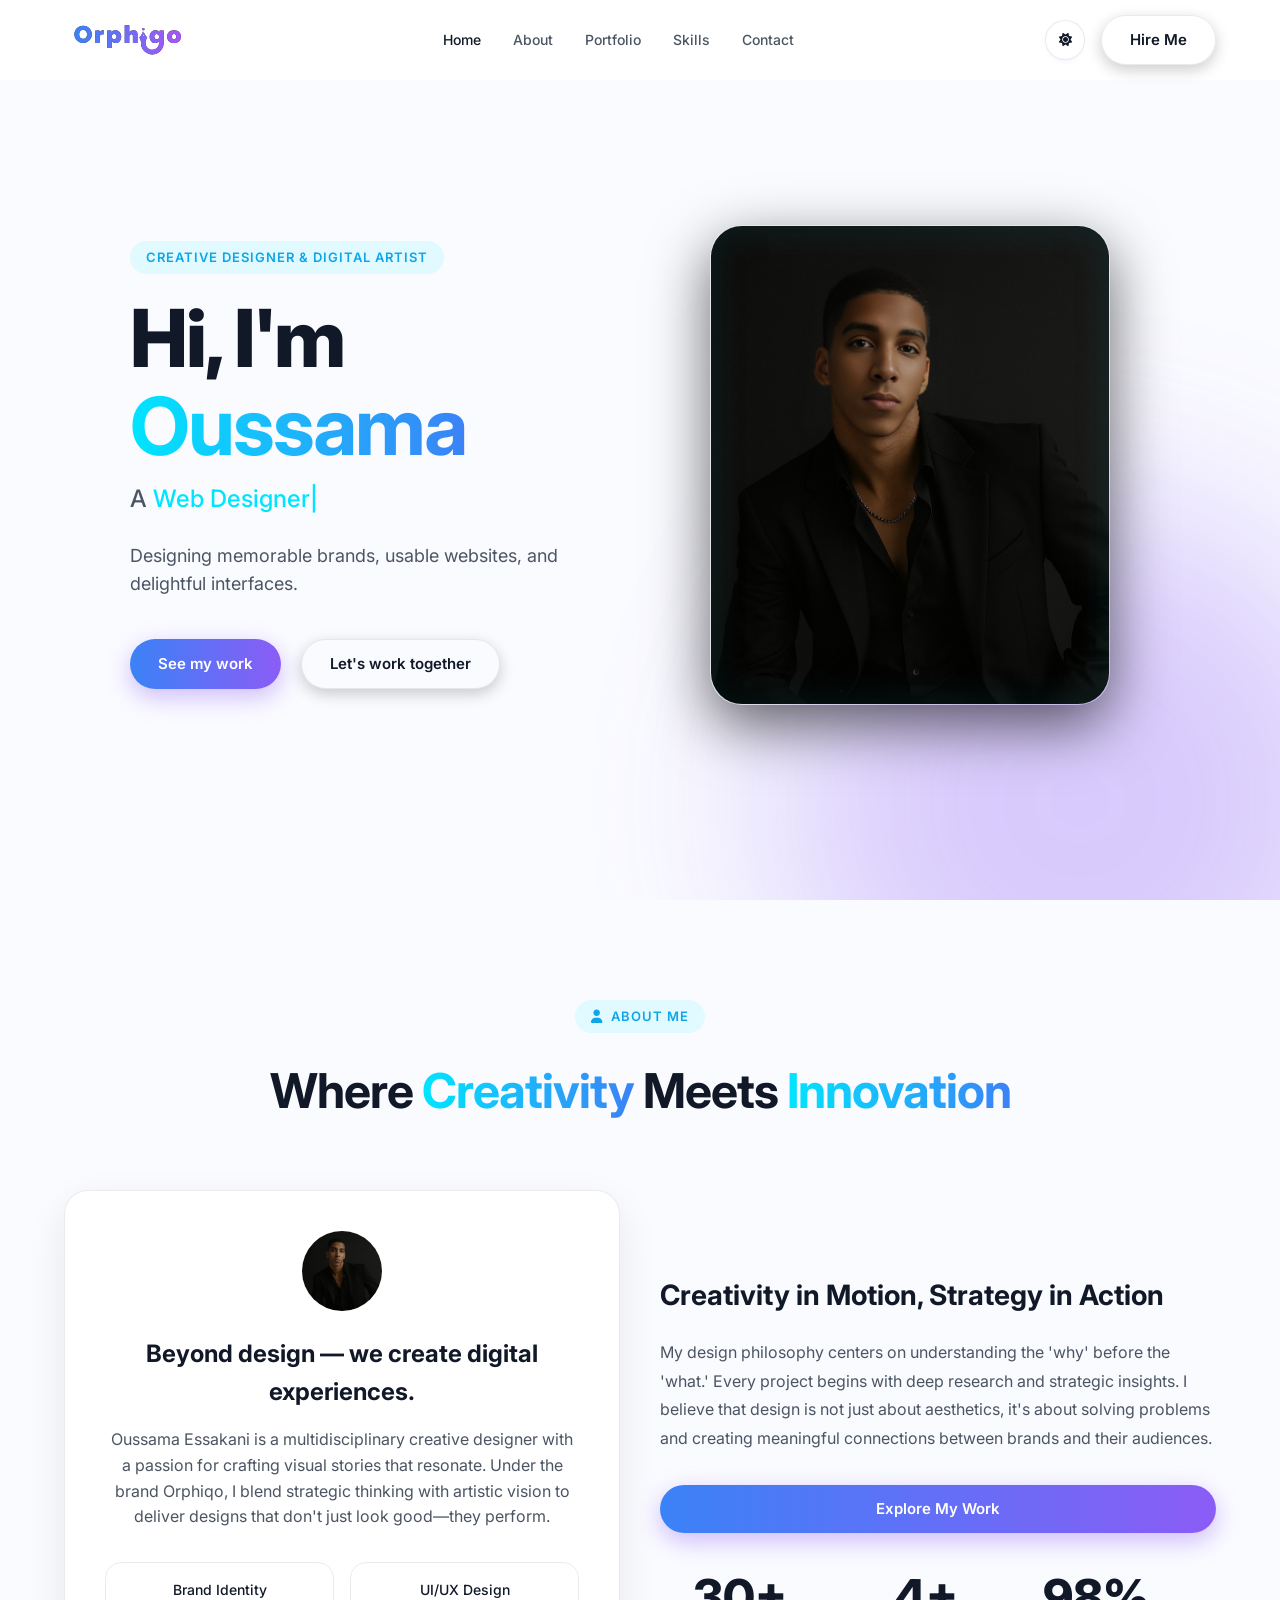
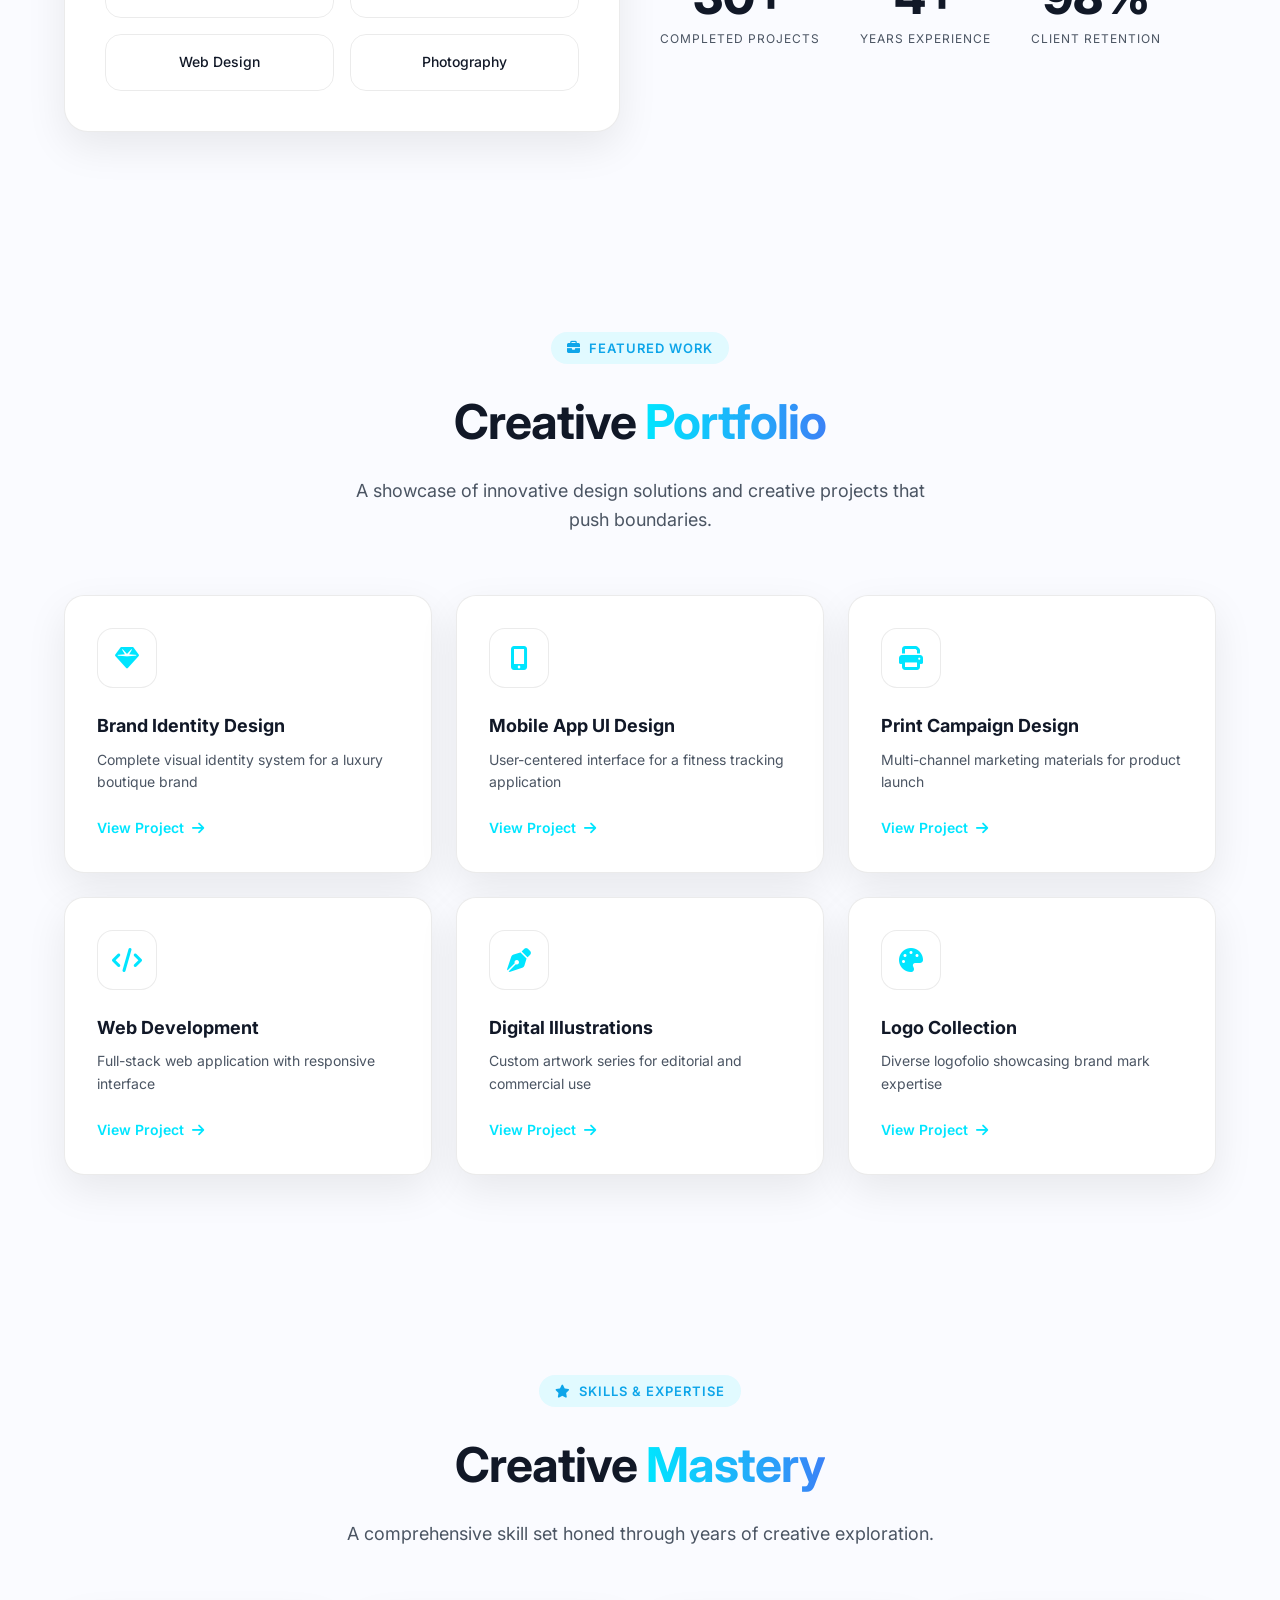
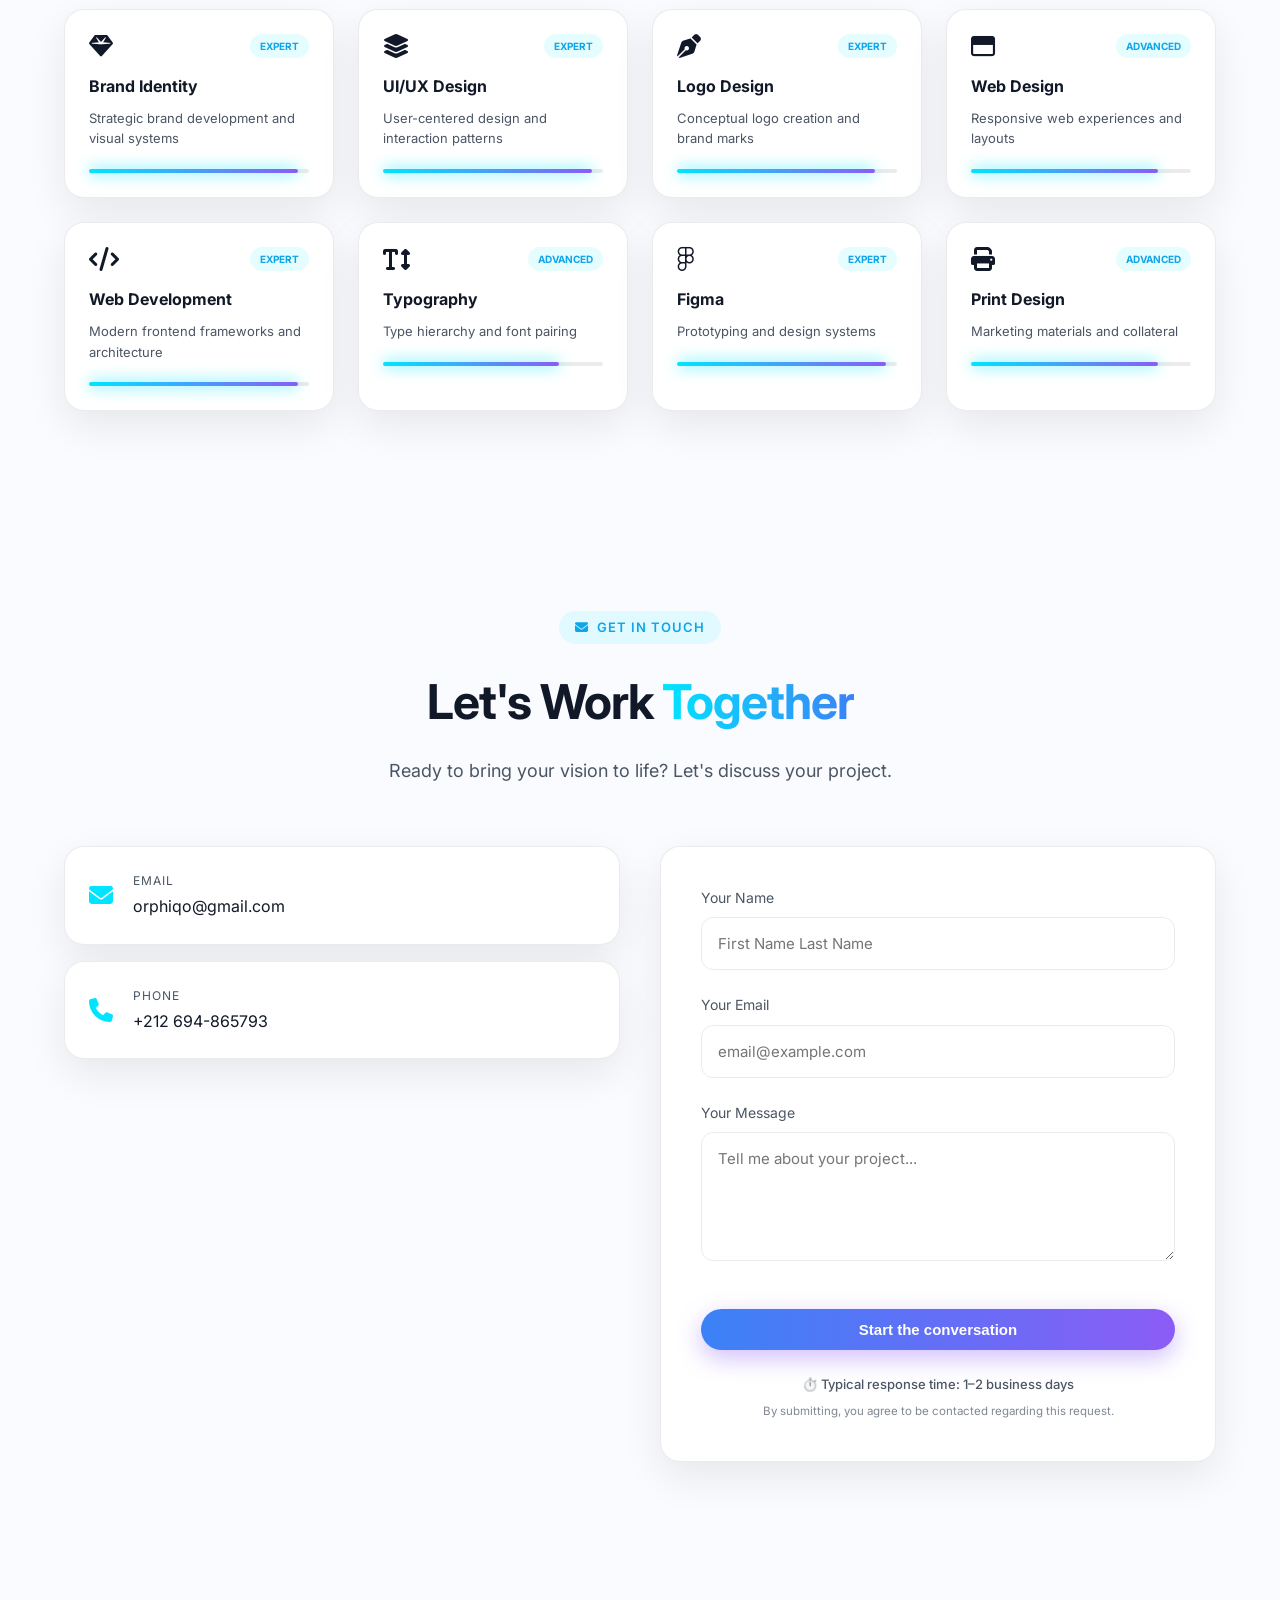
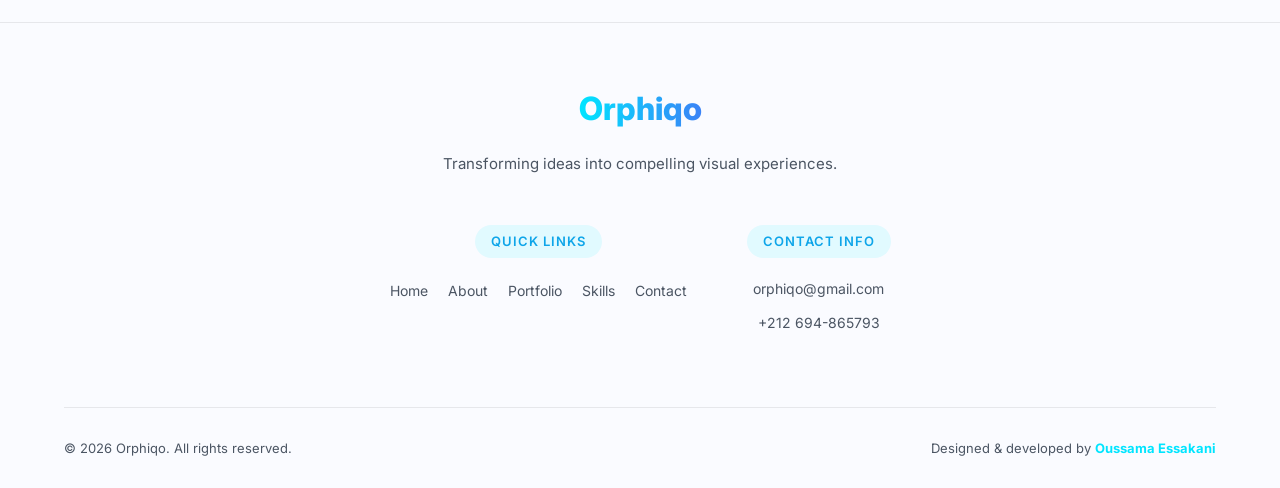
==== commit 0e657b7d: "improvement: Responsive project details page" ====
--- a/index.html
+++ b/index.html
@@ -17,7 +17,7 @@
 
     <link rel="stylesheet" href="https://cdnjs.cloudflare.com/ajax/libs/font-awesome/6.4.0/css/all.min.css">
 
-    <link rel="stylesheet" href="style.css">
+    <link rel="stylesheet" href="css/style.css">
 </head>
 
 <body>
@@ -395,7 +395,7 @@
         </ul>
     </div>
 
-    <script src="script.js"></script>
+    <script src="js/script.js"></script>
 </body>
 
 </html>
--- a/css/style.css
+++ b/css/style.css
@@ -0,0 +1,1547 @@
+:root {
+    --bg-main: #0B0F19;
+    --bg-card: rgba(255, 255, 255, 0.03);
+    --bg-card-hover: rgba(255, 255, 255, 0.06);
+    --text-primary: #FFFFFF;
+    --text-secondary: #9CA3AF;
+    --accent-cyan: #00E5FF;
+    --accent-purple: #8B5CF6;
+    --border-light: rgba(255, 255, 255, 0.08);
+    --glow-cyan: rgba(0, 229, 255, 0.4);
+    --pill-bg: rgba(0, 229, 255, 0.1);
+    --pill-text: #00E5FF;
+    
+    --nav-bg: #0B0F19;
+    
+    --font-sans: 'Inter', sans-serif;
+    
+    --transition: all 0.3s ease;
+}
+
+body.light-mode {
+    --bg-main: #FAFBFF;
+    --bg-card: #FFFFFF;
+    --bg-card-hover: #F1F5F9;
+    --text-primary: #111827;
+    --text-secondary: #4B5563;
+    --border-light: rgba(0, 0, 0, 0.08);
+    --nav-bg: #FFFFFF;
+    --pill-bg: rgba(0, 229, 255, 0.1);
+    --pill-text: #0ea5e9;
+    --glass-shadow: 0 15px 40px rgba(0, 0, 0, 0.08);
+}
+
+body:not(.light-mode) {
+    --glass-shadow: 0 15px 50px rgba(0, 0, 0, 0.6);
+}
+
+* {
+    margin: 0;
+    padding: 0;
+    box-sizing: border-box;
+}
+
+html {
+    scroll-behavior: smooth;
+    scroll-padding-top: 80px;
+}
+
+section {
+    scroll-margin-top: 80px;
+}
+
+body {
+    background-color: var(--bg-main);
+    color: var(--text-primary);
+    font-family: var(--font-sans);
+    line-height: 1.6;
+    transition: background-color var(--transition), color var(--transition);
+    overflow-x: hidden;
+    position: relative;
+}
+
+.noise-overlay {
+    position: fixed;
+    top: 0;
+    left: 0;
+    width: 100%;
+    height: 100%;
+    background: url('https://grainy-gradients.vercel.app/noise.svg');
+    opacity: 0.05;
+    pointer-events: none;
+    z-index: 9999;
+    filter: contrast(120%) brightness(120%);
+}
+
+body.light-mode .noise-overlay {
+    opacity: 0.03;
+}
+
+.container {
+    max-width: 1200px;
+    margin: 0 auto;
+    padding: 0 24px;
+}
+
+.glass {
+    background: var(--bg-card);
+    border: 1px solid var(--border-light);
+    backdrop-filter: blur(12px);
+    -webkit-backdrop-filter: blur(12px);
+    border-radius: 20px;
+    box-shadow: var(--glass-shadow);
+    transition: var(--transition);
+}
+
+.highlight-cyan {
+    background: linear-gradient(90deg, var(--accent-cyan), #3b82f6);
+    -webkit-background-clip: text;
+    -webkit-text-fill-color: transparent;
+    font-weight: 700;
+}
+
+.display-font {
+    font-family: var(--font-sans);
+    font-weight: 800;
+}
+
+.label-small {
+    background: var(--pill-bg);
+    color: var(--pill-text);
+    padding: 6px 16px;
+    border-radius: 30px;
+    font-size: 13px;
+    font-weight: 600;
+    letter-spacing: 1px;
+    display: inline-flex;
+    align-items: center;
+    gap: 8px;
+    margin-bottom: 20px;
+}
+
+.btn {
+    display: inline-flex;
+    align-items: center;
+    justify-content: center;
+    padding: 12px 28px;
+    border-radius: 30px;
+    font-weight: 600;
+    font-size: 15px;
+    cursor: pointer;
+    transition: var(--transition);
+    text-decoration: none;
+    border: none;
+}
+
+.btn-primary {
+    background: linear-gradient(90deg, #3b82f6, var(--accent-purple));
+    color: #fff;
+    box-shadow: 0 8px 25px rgba(139, 92, 246, 0.4);
+}
+
+.btn-primary:hover {
+    box-shadow: 0 10px 30px rgba(139, 92, 246, 0.6);
+    transform: translateY(-2px);
+}
+
+.btn-outline {
+    background: transparent;
+    color: var(--text-primary);
+    border: 1px solid var(--border-light);
+    box-shadow: 0 5px 15px rgba(0, 0, 0, 0.2);
+}
+
+.btn-outline:hover {
+    border-color: var(--accent-cyan);
+    color: var(--accent-cyan);
+    box-shadow: 0 8px 20px rgba(0, 229, 255, 0.2);
+}
+
+.navbar {
+    position: fixed;
+    top: 0;
+    left: 0;
+    right: 0;
+    z-index: 1000;
+    height: 80px;
+    display: flex;
+    align-items: center;
+    background: var(--nav-bg);
+    transition: var(--transition);
+    border-radius: 0 !important;
+}
+
+.navbar.scrolled {
+    background: var(--nav-bg);
+    border-bottom: 1px solid var(--border-light);
+    height: 70px;
+    box-shadow: var(--glass-shadow);
+}
+
+.navbar .container {
+    width: 100%;
+    display: flex;
+    justify-content: space-between;
+    align-items: center;
+}
+
+.logo {
+    display: flex;
+    align-items: center;
+    text-decoration: none;
+}
+
+.nav-center {
+    display: flex;
+    gap: 32px;
+    list-style: none;
+}
+
+.nav-center a {
+    color: var(--text-secondary);
+    text-decoration: none;
+    font-size: 14px;
+    font-weight: 500;
+    transition: var(--transition);
+}
+
+.nav-center a:hover, .nav-center a.active {
+    color: var(--text-primary);
+}
+
+.nav-right {
+    display: flex;
+    align-items: center;
+    gap: 16px;
+}
+
+.nav-right .btn-primary,
+.nav-right .icon-btn {
+    box-shadow: 0 2px 4px rgba(139, 92, 246, 0.06);
+}
+
+.nav-right .btn-primary:hover,
+.nav-right .icon-btn:hover {
+    box-shadow: 0 4px 8px rgba(139, 92, 246, 0.1);
+}
+
+.icon-btn {
+    width: 40px;
+    height: 40px;
+    border-radius: 50%;
+    background: var(--bg-card);
+    border: 1px solid var(--border-light);
+    color: var(--text-primary);
+    display: flex;
+    align-items: center;
+    justify-content: center;
+    cursor: pointer;
+    transition: var(--transition);
+}
+
+.icon-btn:hover {
+    border-color: var(--accent-cyan);
+    color: var(--accent-cyan);
+}
+
+.mobile-toggle {
+    display: none;
+    background: none;
+    border: none;
+    color: var(--text-primary);
+    font-size: 24px;
+    cursor: pointer;
+}
+
+.hero-section {
+    padding-top: 110px;
+    padding-bottom: 80px;
+    min-height: 100vh;
+    display: flex;
+    align-items: center;
+    position: relative;
+    overflow: hidden;
+}
+
+.hero-grid {
+    display: grid;
+    grid-template-columns: 1fr 1fr;
+    gap: 60px;
+    align-items: center;
+}
+
+.hero-text h1 {
+    font-size: 80px;
+    line-height: 1.1;
+    font-weight: 800;
+    letter-spacing: -2px;
+    margin-bottom: 12px;
+}
+
+.typewriter-container {
+    font-size: 24px;
+    color: var(--text-secondary);
+    font-weight: 500;
+    margin-bottom: 24px;
+    display: flex;
+    align-items: center;
+    height: 36px;
+}
+
+.cursor {
+    color: var(--accent-cyan);
+    animation: blink 1s step-end infinite;
+}
+
+@keyframes blink { 50% { opacity: 0; } }
+
+.hero-subtext {
+    font-size: 18px;
+    color: var(--text-secondary);
+    max-width: 480px;
+    margin-bottom: 40px;
+}
+
+.hero-ctas {
+    display: flex;
+    gap: 20px;
+}
+
+.hero-visual {
+    position: relative;
+    display: flex;
+    justify-content: center;
+}
+
+.portrait-container {
+    width: 400px;
+    height: 480px;
+    border-radius: 32px;
+    overflow: hidden;
+    border: 1px solid var(--border-light);
+    box-shadow: 0 20px 60px rgba(0, 0, 0, 0.6);
+    position: relative;
+}
+
+.portrait-container::after {
+    content: '';
+    position: absolute;
+    inset: 0;
+    box-shadow: inset 0 0 40px rgba(0, 229, 255, 0.1);
+    pointer-events: none;
+}
+
+.portrait-container img {
+    width: 100%;
+    height: 100%;
+    object-fit: cover;
+}
+
+.blob {
+    position: absolute;
+    width: 600px;
+    height: 600px;
+    border-radius: 50%;
+    filter: blur(100px);
+    z-index: -1;
+    opacity: 0.15;
+    pointer-events: none;
+}
+
+body.light-mode .blob { opacity: 0.3; }
+
+.blob-1 {
+    top: -100px;
+    left: -200px;
+    background: var(--accent-cyan);
+}
+
+.blob-2 {
+    bottom: -200px;
+    right: -100px;
+    background: var(--accent-purple);
+}
+
+.about-section {
+    padding: 100px 0;
+    text-align: center;
+}
+
+.section-header {
+    margin-bottom: 60px;
+}
+
+.section-header h2 {
+    font-size: 48px;
+    letter-spacing: -1px;
+}
+
+.section-sub {
+    color: var(--text-secondary);
+    font-size: 18px;
+    max-width: 600px;
+    margin: 16px auto 0;
+}
+
+.about-grid {
+    display: grid;
+    grid-template-columns: 1fr 1fr;
+    gap: 40px;
+    text-align: left;
+}
+
+.about-left {
+    padding: 40px;
+    background: var(--bg-card);
+    border: 1px solid var(--border-light);
+    border-radius: 24px;
+    display: flex;
+    flex-direction: column;
+    align-items: center;
+    text-align: center;
+    box-shadow: var(--glass-shadow);
+}
+
+.small-portrait {
+    width: 80px;
+    height: 80px;
+    border-radius: 50%;
+    overflow: hidden;
+    margin-bottom: 24px;
+}
+
+.small-portrait img {
+    width: 100%;
+    height: 100%;
+    object-fit: cover;
+}
+
+.about-left h3 {
+    font-size: 24px;
+    margin-bottom: 16px;
+}
+
+.about-left p {
+    color: var(--text-secondary);
+    margin-bottom: 32px;
+}
+
+.pull-quote {
+    display: none;
+}
+
+.tag-pills {
+    display: grid;
+    grid-template-columns: 1fr 1fr;
+    gap: 16px;
+    width: 100%;
+}
+
+.pill {
+    background: transparent;
+    border: 1px solid var(--border-light);
+    color: var(--text-primary);
+    padding: 16px;
+    border-radius: 16px;
+    font-size: 14px;
+    font-weight: 500;
+    display: flex;
+    align-items: center;
+    justify-content: center;
+    gap: 8px;
+    transition: var(--transition);
+}
+
+.pill:hover {
+    border-color: var(--accent-cyan);
+    box-shadow: 0 0 15px rgba(0, 229, 255, 0.1);
+}
+
+.about-right {
+    padding: 20px 0;
+    display: flex;
+    flex-direction: column;
+    justify-content: center;
+}
+
+.about-right h3 {
+    font-size: 28px;
+    margin-bottom: 20px;
+}
+
+.about-right p {
+    color: var(--text-secondary);
+    margin-bottom: 32px;
+    line-height: 1.8;
+}
+
+.stats-row {
+    display: flex;
+    gap: 40px;
+    margin-top: 40px;
+}
+
+.stat-item {
+    text-align: center;
+    display: flex;
+    flex-direction: column;
+}
+
+.stat-num {
+    font-size: 48px;
+    font-weight: 800;
+    color: var(--text-primary);
+    line-height: 1;
+    margin-bottom: 8px;
+}
+
+.stat-label {
+    font-size: 12px;
+    color: var(--text-secondary);
+    text-transform: uppercase;
+    letter-spacing: 1px;
+}
+
+.portfolio-section {
+    padding: 100px 0;
+    text-align: center;
+}
+
+.portfolio-grid {
+    display: grid;
+    grid-template-columns: repeat(3, 1fr);
+    gap: 24px;
+    text-align: left;
+}
+
+.portfolio-card {
+    padding: 32px;
+}
+
+.portfolio-icon-box {
+    width: 60px;
+    height: 60px;
+    background: var(--bg-card);
+    border: 1px solid var(--border-light);
+    border-radius: 16px;
+    display: flex;
+    align-items: center;
+    justify-content: center;
+    font-size: 24px;
+    color: var(--accent-cyan);
+    margin-bottom: 24px;
+    transition: var(--transition);
+}
+
+.portfolio-card:hover .portfolio-icon-box {
+    background: var(--accent-cyan);
+    color: #fff;
+    transform: scale(1.1);
+    box-shadow: 0 0 20px rgba(0, 229, 255, 0.3);
+}
+
+.portfolio-card:hover {
+    border-color: var(--accent-cyan);
+}
+
+.portfolio-card h3 {
+    font-size: 18px;
+    margin-bottom: 8px;
+}
+
+.portfolio-card p {
+    font-size: 14px;
+    color: var(--text-secondary);
+    margin-bottom: 24px;
+}
+
+.view-project {
+    font-size: 14px;
+    font-weight: 600;
+    color: var(--accent-cyan);
+    display: flex;
+    align-items: center;
+    gap: 8px;
+    text-decoration: none;
+}
+
+.skills-section {
+    padding: 100px 0;
+    text-align: center;
+}
+
+.skills-grid {
+    display: grid;
+    grid-template-columns: repeat(4, 1fr);
+    gap: 24px;
+    text-align: left;
+}
+
+.skill-card {
+    padding: 24px;
+}
+
+.skill-card-top {
+    display: flex;
+    justify-content: space-between;
+    align-items: center;
+    margin-bottom: 16px;
+}
+
+.skill-icon {
+    font-size: 24px;
+    color: var(--text-primary);
+}
+
+.skill-card:hover {
+    border-color: var(--accent-cyan);
+}
+
+.skill-card:hover .skill-icon {
+    color: var(--accent-cyan);
+}
+
+.proficiency {
+    font-size: 10px;
+    font-weight: 700;
+    text-transform: uppercase;
+    background: var(--pill-bg);
+    color: var(--pill-text);
+    padding: 4px 10px;
+    border-radius: 12px;
+}
+
+.skill-card h3 {
+    font-size: 16px;
+    margin-bottom: 8px;
+}
+
+.skill-card p {
+    font-size: 13px;
+    color: var(--text-secondary);
+    margin-bottom: 20px;
+}
+
+.progress-track {
+    width: 100%;
+    height: 4px;
+    background: var(--border-light);
+    border-radius: 4px;
+    overflow: visible;
+}
+
+.progress-bar {
+    height: 100%;
+    background: linear-gradient(90deg, var(--accent-cyan), var(--accent-purple));
+    border-radius: 4px;
+    position: relative;
+    box-shadow: 0 0 15px var(--accent-cyan);
+    animation: neon-pulse 3s ease-in-out infinite alternate;
+}
+
+@keyframes neon-pulse {
+    from {
+        box-shadow: 0 0 8px var(--accent-cyan), 0 0 4px rgba(0, 229, 255, 0.1);
+    }
+    to {
+        box-shadow: 0 0 20px var(--accent-cyan), 0 0 10px rgba(0, 229, 255, 0.3);
+    }
+}
+
+.contact-section {
+    padding: 100px 0;
+    text-align: center;
+}
+
+.contact-grid {
+    display: grid;
+    grid-template-columns: 1fr 1fr;
+    gap: 40px;
+    text-align: left;
+}
+
+.contact-info {
+    display: flex;
+    flex-direction: column;
+    gap: 16px;
+}
+
+.info-card {
+    padding: 24px;
+    display: flex;
+    align-items: center;
+    gap: 20px;
+}
+
+.info-card i {
+    font-size: 24px;
+    color: var(--accent-cyan);
+}
+
+.card-label {
+    font-size: 12px;
+    color: var(--text-secondary);
+    text-transform: uppercase;
+    letter-spacing: 1px;
+    margin-bottom: 4px;
+    display: block;
+}
+
+
+
+.contact-form-container {
+    padding: 40px;
+}
+
+.form-group {
+    margin-bottom: 24px;
+}
+
+.form-group label {
+    display: block;
+    font-size: 14px;
+    margin-bottom: 8px;
+    color: var(--text-secondary);
+}
+
+.form-group input, .form-group textarea {
+    width: 100%;
+    background: transparent;
+    border: 1px solid var(--border-light);
+    border-radius: 12px;
+    padding: 16px;
+    color: var(--text-primary);
+    font-family: inherit;
+    font-size: 15px;
+    transition: var(--transition);
+}
+
+.form-group input:focus, .form-group textarea:focus {
+    outline: none;
+    border-color: var(--accent-cyan);
+    box-shadow: 0 0 0 4px rgba(0, 229, 255, 0.1);
+}
+
+.submit-btn {
+    width: 100%;
+    margin-top: 16px;
+}
+
+.response-time {
+    font-size: 13px;
+    color: var(--text-secondary);
+    margin-top: 24px;
+    text-align: center;
+    font-weight: 500;
+}
+
+.fine-print {
+    font-size: 11.5px;
+    color: var(--text-secondary);
+    margin-top: 8px;
+    text-align: center;
+    opacity: 0.7;
+}
+
+.footer {
+    border-top: 1px solid var(--border-light);
+    padding: 60px 0 30px;
+    margin-top: 60px;
+}
+
+.footer-top {
+    display: flex;
+    flex-direction: column;
+    align-items: center;
+    text-align: center;
+    gap: 48px;
+    margin-bottom: 60px;
+}
+
+.footer-brand h2 {
+    font-size: 32px;
+    font-weight: 800;
+    background: linear-gradient(90deg, var(--accent-cyan), #3b82f6);
+    -webkit-background-clip: text;
+    -webkit-text-fill-color: transparent;
+    margin-bottom: 16px;
+    display: inline-block;
+}
+
+.footer-brand p {
+    color: var(--text-secondary);
+    font-size: 15px;
+    line-height: 1.8;
+    max-width: 400px;
+    margin: 0 auto;
+}
+
+.footer-grid {
+    display: flex;
+    gap: 60px;
+    justify-content: center;
+    width: 100%;
+}
+
+.footer-col ul {
+    list-style: none;
+    display: flex;
+    gap: 20px;
+    justify-content: center;
+}
+
+.footer-col ul li {
+    margin-bottom: 0;
+}
+
+.footer-col ul a {
+    color: var(--text-secondary);
+    font-size: 14px;
+    text-decoration: none;
+    transition: var(--transition);
+    display: inline-block;
+}
+
+.footer-col ul a:hover {
+    color: var(--accent-cyan);
+    transform: translateY(-2px);
+}
+
+.footer-col p {
+    color: var(--text-secondary);
+    font-size: 14px;
+    margin-bottom: 12px;
+    display: flex;
+    align-items: center;
+    justify-content: center;
+    gap: 8px;
+}
+
+
+
+.footer-bottom {
+    display: flex;
+    justify-content: space-between;
+    padding-top: 30px;
+    border-top: 1px solid var(--border-light);
+    font-size: 13px;
+    color: var(--text-secondary);
+}
+
+.creator-name {
+    color: var(--accent-cyan);
+    font-weight: 700;
+}
+
+body:not(.light-mode) .creator-name {
+    text-shadow: 0 0 10px rgba(0, 229, 255, 0.6), 0 0 20px rgba(0, 229, 255, 0.4);
+}
+
+/* ============================================================
+   MOBILE MENU OVERLAY (all sizes)
+   ============================================================ */
+.mobile-menu-overlay {
+    position: fixed;
+    inset: 0;
+    background: var(--bg-main);
+    z-index: 2000;
+    display: flex;
+    align-items: center;
+    justify-content: center;
+    flex-direction: column;
+    gap: 12px;
+    opacity: 0;
+    visibility: hidden;
+    transition: opacity 0.35s ease, visibility 0.35s ease;
+}
+
+.mobile-menu-overlay.active {
+    opacity: 1;
+    visibility: visible;
+}
+
+.menu-close {
+    position: absolute;
+    top: 24px;
+    right: 24px;
+    background: none;
+    border: none;
+    font-size: 28px;
+    color: var(--text-primary);
+    cursor: pointer;
+    width: 48px;
+    height: 48px;
+    display: flex;
+    align-items: center;
+    justify-content: center;
+    border-radius: 50%;
+    transition: var(--transition);
+}
+
+.menu-close:hover {
+    color: var(--accent-cyan);
+    background: var(--bg-card);
+}
+
+.mobile-nav {
+    list-style: none;
+    text-align: center;
+    display: flex;
+    flex-direction: column;
+    gap: 8px;
+}
+
+.mobile-nav li {
+    margin-bottom: 0;
+}
+
+.mobile-nav a {
+    font-size: 28px;
+    color: var(--text-primary);
+    text-decoration: none;
+    font-weight: 700;
+    padding: 12px 40px;
+    border-radius: 16px;
+    display: block;
+    transition: var(--transition);
+    transform: translateY(20px);
+    opacity: 0;
+}
+
+.mobile-menu-overlay.active .mobile-nav a {
+    transform: translateY(0);
+    opacity: 1;
+}
+
+.mobile-menu-overlay.active .mobile-nav li:nth-child(1) a { transition-delay: 0.1s; }
+.mobile-menu-overlay.active .mobile-nav li:nth-child(2) a { transition-delay: 0.15s; }
+.mobile-menu-overlay.active .mobile-nav li:nth-child(3) a { transition-delay: 0.2s; }
+.mobile-menu-overlay.active .mobile-nav li:nth-child(4) a { transition-delay: 0.25s; }
+.mobile-menu-overlay.active .mobile-nav li:nth-child(5) a { transition-delay: 0.3s; }
+
+.mobile-nav a:hover {
+    color: var(--accent-cyan);
+    background: var(--bg-card);
+}
+
+/* ============================================================
+   TABLET BREAKPOINT (≤ 1024px)
+   ============================================================ */
+@media (max-width: 1024px) {
+    /* --- Navigation --- */
+    .nav-center,
+    .nav-right .btn {
+        display: none;
+    }
+
+    .mobile-toggle {
+        display: block;
+    }
+
+    /* --- Hero Section ---
+       Exact mobile order: label → h1 → typewriter → image → subtext → CTAs
+       Achieved via display:contents on .hero-text so its children become
+       direct flex items of .hero-grid and can be individually ordered.
+    */
+    .hero-section {
+        padding-top: 100px;
+        padding-bottom: 60px;
+        min-height: auto;
+    }
+
+    .hero-grid {
+        display: flex;
+        flex-direction: column;
+        align-items: center;
+        text-align: center;
+        gap: 0;
+    }
+
+    /* Dissolve .hero-text so its children participate directly
+       in the .hero-grid flex layout */
+    .hero-text {
+        display: contents;
+    }
+
+    /* Assign explicit order to each hero element */
+    .hero-text .label-small   { order: 1; margin-bottom: 12px; }
+    .hero-text h1             { order: 2; font-size: 56px; letter-spacing: -1.5px; margin-bottom: 8px; }
+    .hero-text .typewriter-container {
+        order: 3;
+        justify-content: center;
+        margin-bottom: 28px;
+    }
+    /* Image sits at order 4 — between typewriter and subtext */
+    .hero-visual              { order: 4; margin-bottom: 28px; margin-top: 0; }
+    .hero-text .hero-subtext  { order: 5; margin-bottom: 32px; max-width: 520px; }
+    .hero-text .hero-ctas     { order: 6; justify-content: center; flex-wrap: wrap; }
+
+    .portrait-container {
+        width: 300px;
+        height: 360px;
+        border-radius: 24px;
+        margin: 0 auto;
+    }
+
+    /* Hide floating shapes on tablet/mobile */
+    .floating-shape {
+        display: none;
+    }
+
+    /* --- About Section --- */
+    .about-section {
+        padding: 80px 0;
+    }
+
+    .about-grid,
+    .contact-grid {
+        grid-template-columns: 1fr;
+    }
+
+    .about-grid {
+        display: grid;
+        gap: 32px;
+    }
+
+    .about-left {
+        padding: 32px;
+    }
+
+    .about-right {
+        text-align: center;
+        padding: 0 16px;
+    }
+
+    .about-right .btn {
+        align-self: center;
+        margin: 0 auto;
+    }
+
+    .stats-row {
+        justify-content: center;
+    }
+
+    .section-header h2 {
+        font-size: 40px;
+    }
+
+    .section-sub {
+        font-size: 16px;
+    }
+
+    /* --- Portfolio & Skills Grids --- */
+    .portfolio-grid,
+    .skills-grid {
+        grid-template-columns: repeat(2, 1fr);
+    }
+
+    .portfolio-section,
+    .skills-section {
+        padding: 80px 0;
+    }
+
+    /* --- Contact Section --- */
+    .contact-section {
+        padding: 80px 0;
+    }
+
+    .contact-grid {
+        gap: 32px;
+    }
+
+    .contact-form-container {
+        padding: 32px;
+    }
+
+    /* --- Footer --- */
+    .footer-top,
+    .footer-grid {
+        flex-direction: column;
+        gap: 32px;
+    }
+
+    .footer-col ul {
+        flex-wrap: wrap;
+    }
+}
+
+/* ============================================================
+   MOBILE BREAKPOINT (≤ 768px)
+   ============================================================ */
+@media (max-width: 768px) {
+    /* --- Global spacing --- */
+    .container {
+        padding: 0 20px;
+    }
+
+    /* --- Navbar --- */
+    .navbar {
+        height: 68px;
+    }
+
+    .navbar.scrolled {
+        height: 60px;
+    }
+
+    /* --- Hero Section --- */
+    .hero-section {
+        padding-top: 90px;
+        padding-bottom: 48px;
+    }
+
+    .hero-text h1 {
+        font-size: 42px;
+        letter-spacing: -1px;
+        margin-bottom: 6px;
+    }
+
+    .hero-text .label-small {
+        font-size: 11px;
+        padding: 5px 12px;
+        margin-bottom: 16px;
+    }
+
+    .typewriter-container {
+        font-size: 20px;
+        height: 30px;
+        margin-bottom: 24px;
+    }
+
+    .hero-subtext {
+        font-size: 16px;
+        line-height: 1.7;
+        max-width: 400px;
+    }
+
+    .hero-ctas {
+        flex-direction: column;
+        width: 100%;
+        max-width: 320px;
+        margin: 0 auto;
+        gap: 12px;
+    }
+
+    .hero-ctas .btn {
+        width: 100%;
+        justify-content: center;
+        padding: 14px 24px;
+    }
+
+    .portrait-container {
+        width: 240px;
+        height: 290px;
+        border-radius: 20px;
+    }
+
+    /* --- Section Headers --- */
+    .section-header {
+        margin-bottom: 40px;
+    }
+
+    .section-header h2 {
+        font-size: 32px;
+        letter-spacing: -0.5px;
+    }
+
+    .section-sub {
+        font-size: 15px;
+        margin-top: 12px;
+    }
+
+    /* --- About Section --- */
+    .about-section {
+        padding: 60px 0;
+    }
+
+    .about-left {
+        padding: 24px;
+    }
+
+    .about-left h3 {
+        font-size: 20px;
+    }
+
+    .about-left p {
+        font-size: 14px;
+        margin-bottom: 24px;
+    }
+
+    .tag-pills {
+        grid-template-columns: 1fr 1fr;
+        gap: 10px;
+    }
+
+    .pill {
+        padding: 12px;
+        font-size: 13px;
+        border-radius: 12px;
+    }
+
+    .about-right {
+        text-align: center;
+        padding: 0;
+    }
+
+    .about-right h3 {
+        font-size: 22px;
+        margin-bottom: 16px;
+    }
+
+    .about-right p {
+        font-size: 14px;
+        margin-bottom: 24px;
+    }
+
+    .stats-row {
+        flex-direction: row;
+        gap: 0;
+        justify-content: space-around;
+        margin-top: 32px;
+    }
+
+    .stat-num {
+        font-size: 36px;
+    }
+
+    .stat-label {
+        font-size: 10px;
+    }
+
+    /* --- Portfolio Section --- */
+    .portfolio-section {
+        padding: 60px 0;
+    }
+
+    .portfolio-grid {
+        grid-template-columns: 1fr;
+        gap: 16px;
+    }
+
+    .portfolio-card {
+        padding: 24px;
+    }
+
+    .portfolio-icon-box {
+        width: 50px;
+        height: 50px;
+        font-size: 20px;
+        border-radius: 14px;
+        margin-bottom: 20px;
+    }
+
+    .portfolio-card h3 {
+        font-size: 17px;
+    }
+
+    .portfolio-card p {
+        font-size: 13px;
+        margin-bottom: 20px;
+    }
+
+    /* --- Skills Section --- */
+    .skills-section {
+        padding: 60px 0;
+    }
+
+    .skills-grid {
+        grid-template-columns: 1fr;
+        gap: 16px;
+    }
+
+    .skill-card {
+        padding: 20px;
+    }
+
+    .skill-card h3 {
+        font-size: 15px;
+    }
+
+    .skill-card p {
+        font-size: 12px;
+        margin-bottom: 16px;
+    }
+
+    /* --- Contact Section --- */
+    .contact-section {
+        padding: 60px 0;
+    }
+
+    .contact-grid {
+        gap: 24px;
+    }
+
+    .contact-form-container {
+        padding: 24px;
+    }
+
+    .form-group input,
+    .form-group textarea {
+        padding: 14px;
+        font-size: 14px;
+        border-radius: 10px;
+    }
+
+    .form-group label {
+        font-size: 13px;
+    }
+
+    .form-group {
+        margin-bottom: 20px;
+    }
+
+    .submit-btn {
+        padding: 14px 24px;
+        font-size: 15px;
+    }
+
+    .info-card {
+        padding: 20px;
+        border-radius: 16px;
+    }
+
+    .info-card i {
+        font-size: 20px;
+    }
+
+    /* --- Footer --- */
+    .footer {
+        padding: 40px 0 24px;
+        margin-top: 40px;
+    }
+
+    .footer-top {
+        margin-bottom: 40px;
+        gap: 24px;
+    }
+
+    .footer-brand h2 {
+        font-size: 26px;
+    }
+
+    .footer-brand p {
+        font-size: 14px;
+    }
+
+    .footer-grid {
+        gap: 24px;
+    }
+
+    .footer-col .label-small {
+        font-size: 11px;
+    }
+
+    .footer-col ul {
+        gap: 16px;
+    }
+
+    .footer-col ul a {
+        font-size: 13px;
+    }
+
+    .footer-col p {
+        font-size: 13px;
+    }
+
+    .footer-bottom {
+        flex-direction: column;
+        text-align: center;
+        gap: 12px;
+        padding-top: 24px;
+        font-size: 12px;
+    }
+}
+
+/* ============================================================
+   SMALL MOBILE BREAKPOINT (≤ 480px)
+   ============================================================ */
+@media (max-width: 480px) {
+    .container {
+        padding: 0 16px;
+    }
+
+    .hero-text h1 {
+        font-size: 34px;
+        letter-spacing: -0.5px;
+    }
+
+    .hero-text .label-small {
+        font-size: 10px;
+        padding: 4px 10px;
+        letter-spacing: 0.5px;
+    }
+
+    .typewriter-container {
+        font-size: 17px;
+        height: 26px;
+    }
+
+    .hero-subtext {
+        font-size: 14px;
+    }
+
+    .portrait-container {
+        width: 200px;
+        height: 240px;
+        border-radius: 18px;
+    }
+
+    .section-header h2 {
+        font-size: 26px;
+    }
+
+    .section-sub {
+        font-size: 14px;
+    }
+
+    .about-left h3 {
+        font-size: 18px;
+    }
+
+    .about-right h3 {
+        font-size: 20px;
+    }
+
+    .tag-pills {
+        grid-template-columns: 1fr;
+        gap: 8px;
+    }
+
+    .stats-row {
+        flex-direction: column;
+        gap: 20px;
+        align-items: center;
+    }
+
+    .stat-num {
+        font-size: 32px;
+    }
+
+    .portfolio-card {
+        padding: 20px;
+    }
+
+    .skill-card {
+        padding: 18px;
+    }
+
+    .contact-form-container {
+        padding: 20px;
+    }
+
+    .info-card {
+        padding: 16px;
+        gap: 14px;
+    }
+
+    .mobile-nav a {
+        font-size: 24px;
+        padding: 10px 32px;
+    }
+
+    .footer-brand h2 {
+        font-size: 22px;
+    }
+
+    .footer-col ul {
+        flex-direction: column;
+        gap: 12px;
+    }
+
+    .btn {
+        font-size: 14px;
+        padding: 12px 22px;
+    }
+
+    .response-time {
+        font-size: 12px;
+    }
+
+    .fine-print {
+        font-size: 10.5px;
+    }
+}
+
+/* ============================================================
+   PREVENT HORIZONTAL OVERFLOW (all mobile)
+   ============================================================ */
+@media (max-width: 1024px) {
+    html, body {
+        overflow-x: hidden;
+    }
+
+    img, video, iframe, svg {
+        max-width: 100%;
+        height: auto;
+    }
+
+    .blob {
+        width: 300px;
+        height: 300px;
+        filter: blur(80px);
+        opacity: 0.1;
+    }
+}
+
+/* ============================================================
+   REVEAL ANIMATIONS (preserved)
+   ============================================================ */
+[data-reveal] {
+    opacity: 0;
+    transform: translateY(30px);
+    transition: opacity 0.7s ease, transform 0.7s ease;
+}
+
+[data-reveal].active {
+    opacity: 1;
+    transform: translateY(0);
+}
+
+/* When .hero-text uses display:contents on mobile,
+   it has no visual box, so its children are revealed directly.
+   Ensure the flex children are centered in .hero-grid. */
+@media (max-width: 1024px) {
+    /* hero-text children become direct flex items of hero-grid;
+       center them all */
+    .hero-text .label-small,
+    .hero-text h1,
+    .hero-text .typewriter-container,
+    .hero-text .hero-subtext,
+    .hero-text .hero-ctas {
+        align-self: center;
+        text-align: center;
+    }
+
+    .hero-text .label-small {
+        width: fit-content;
+        margin-inline: auto;
+    }
+
+    .hero-text h1,
+    .hero-text .hero-subtext {
+        width: 100%;
+        max-width: 600px;
+    }
+
+    /* Typewriter stays inline-flex but centered */
+    .hero-text .typewriter-container {
+        display: flex;
+        justify-content: center;
+        width: auto;
+        max-width: none;
+    }
+
+    /* CTAs should not stretch full width on tablet */
+    .hero-text .hero-ctas {
+        width: auto;
+        max-width: none;
+    }
+
+    /* Since hero-text is display:contents, its [data-reveal]
+       opacity:0 state becomes irrelevant (no box),
+       but we should make children visible immediately —
+       the hero-visual still animates via its own data-reveal. */
+    .hero-text[data-reveal] {
+        opacity: 1;
+        transform: none;
+    }
+}
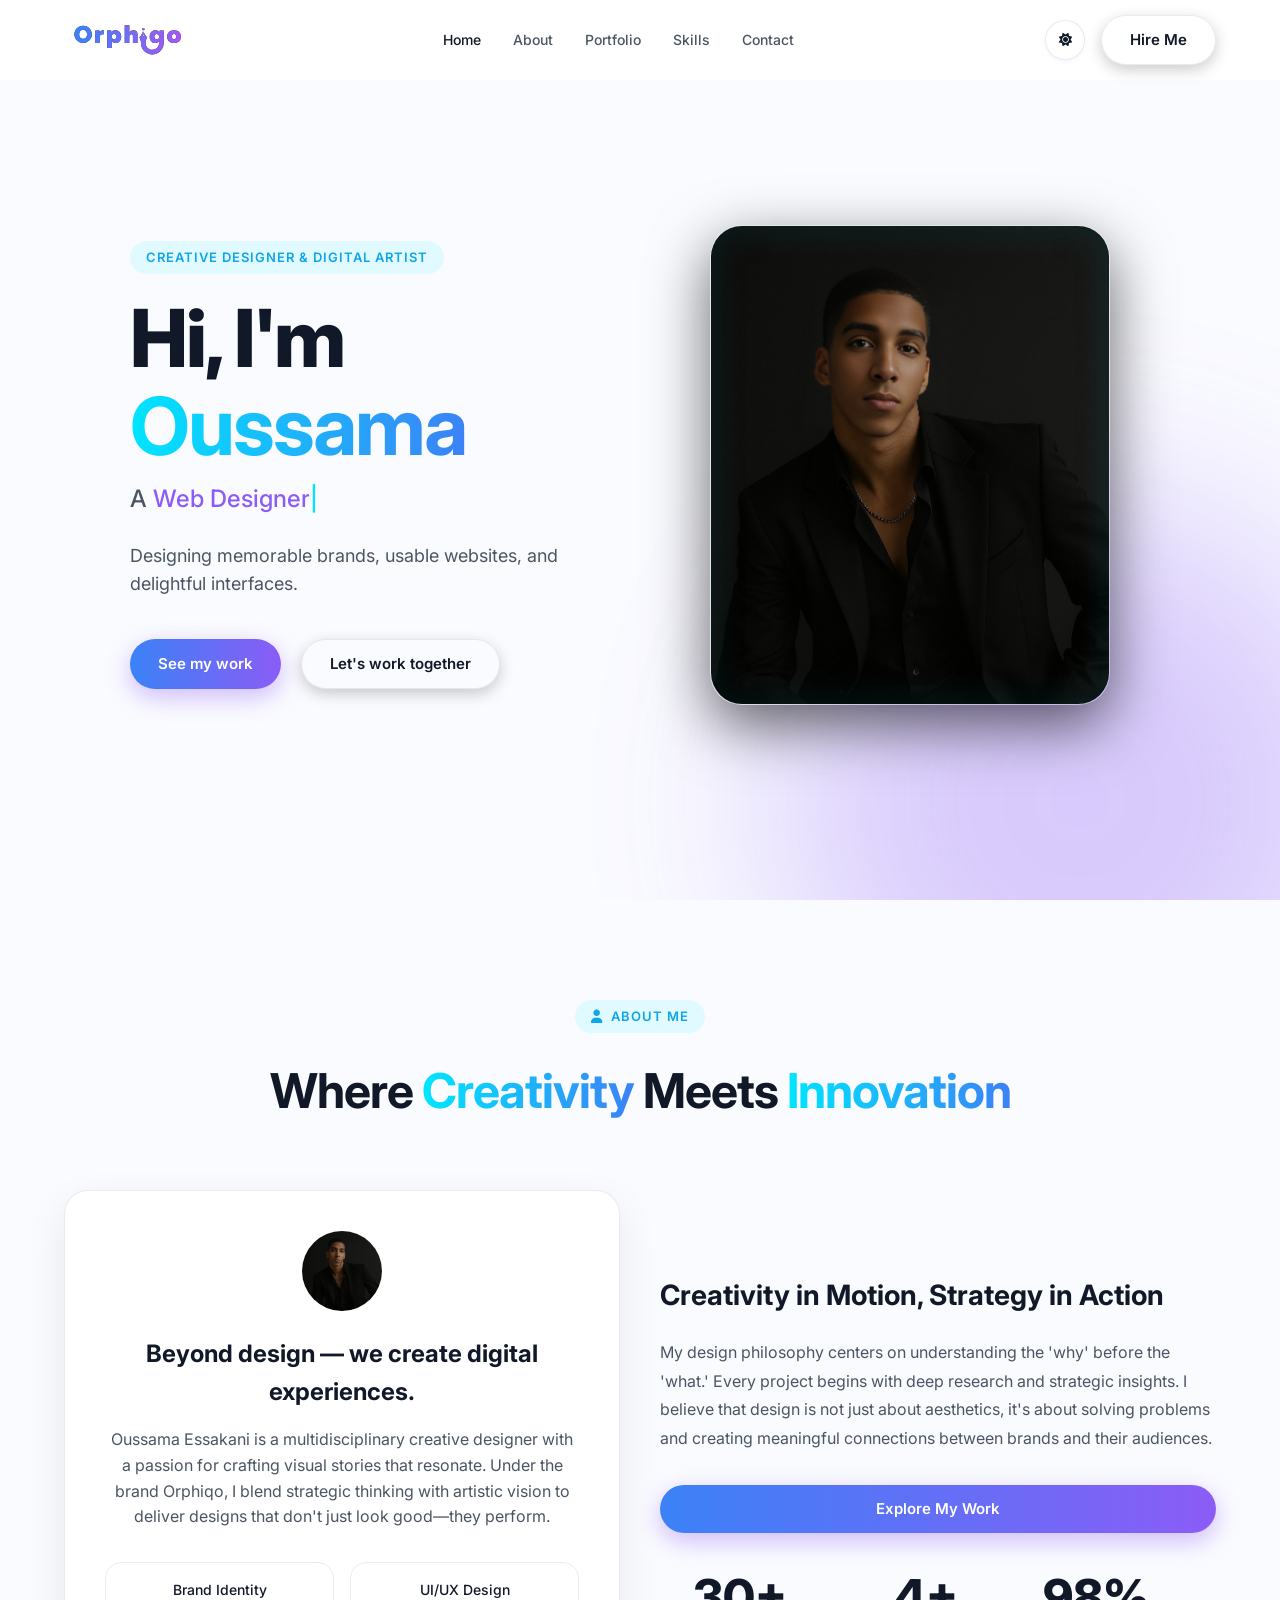
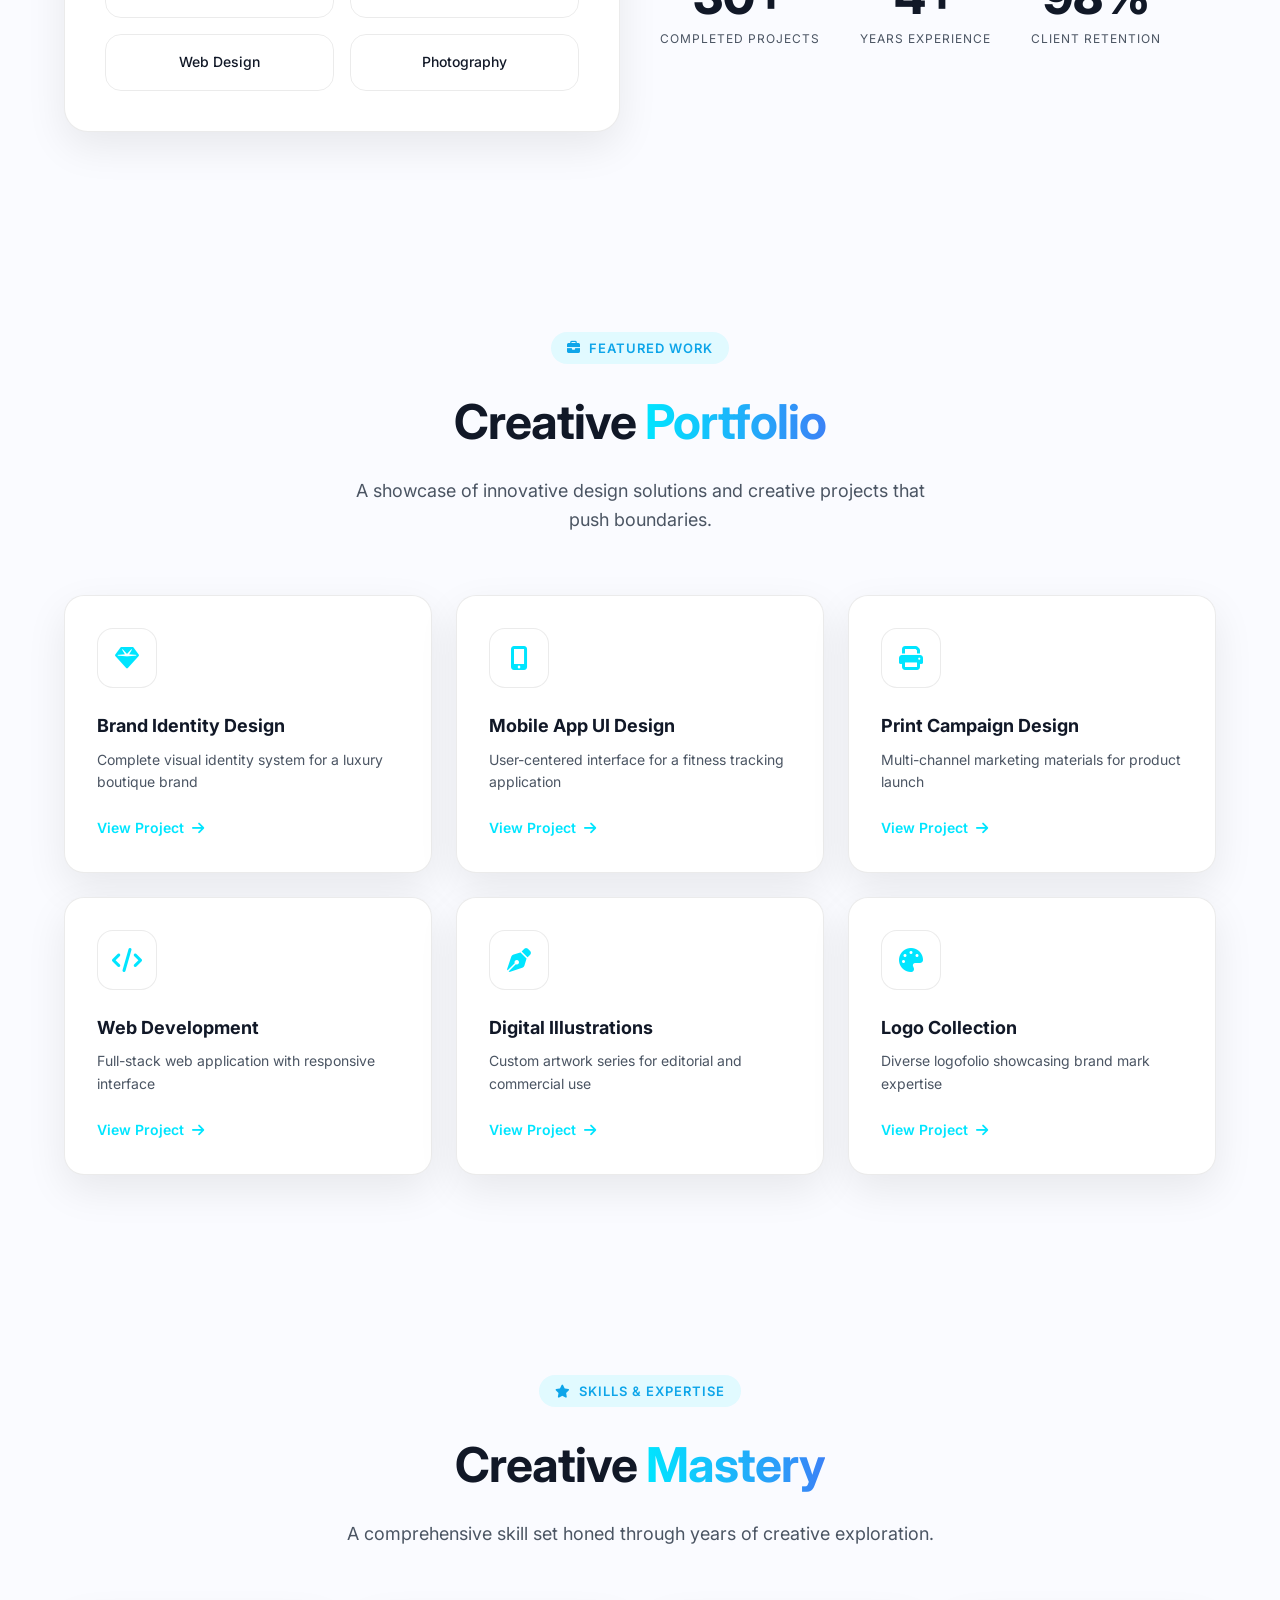
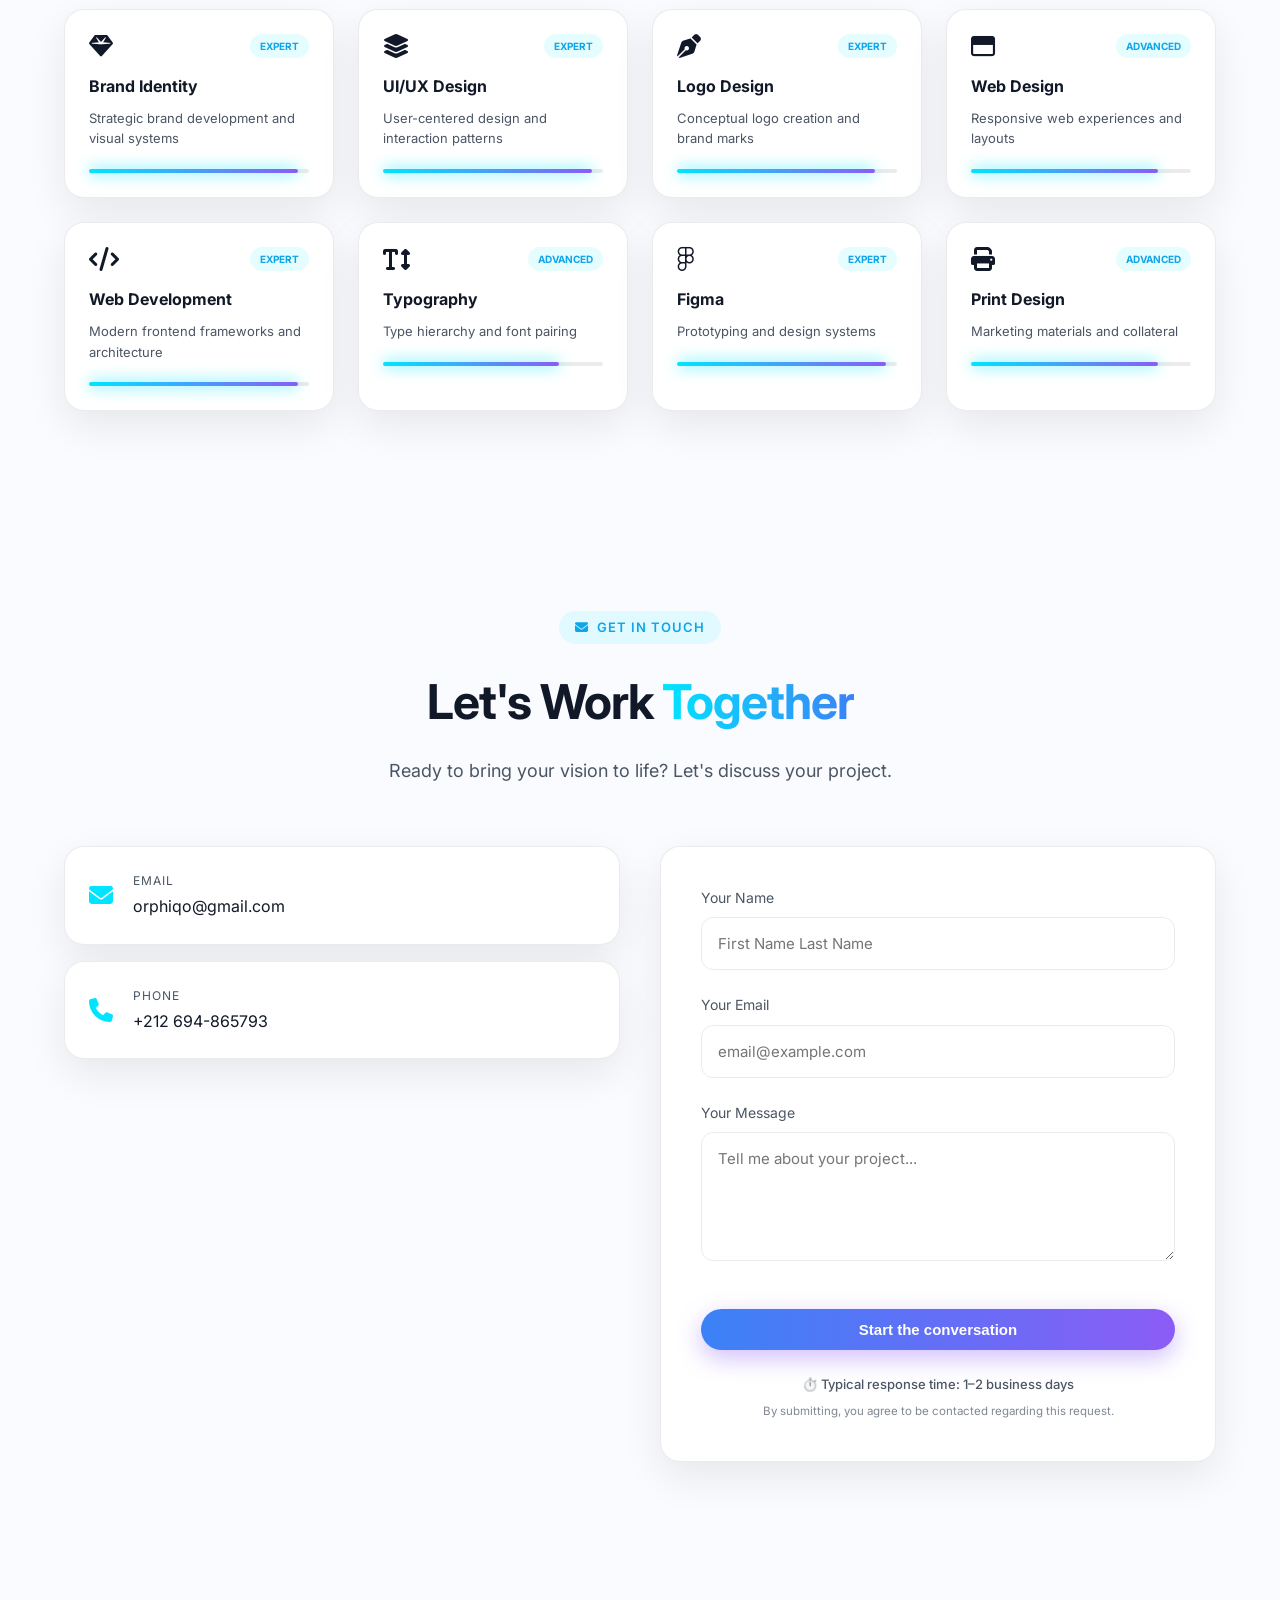
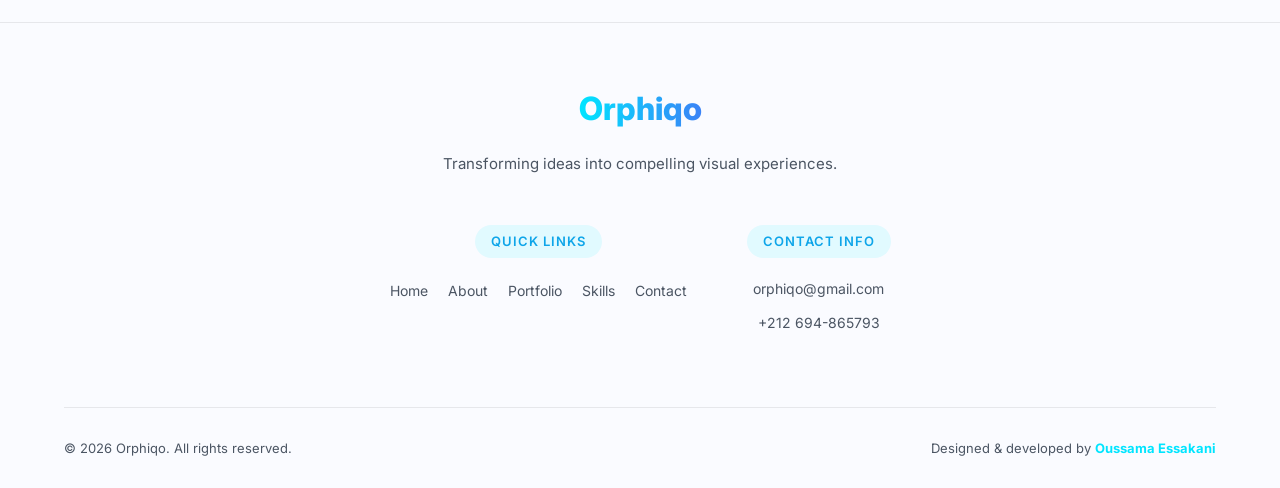
==== commit 53a7fe2c: "Add favicon" ====
--- a/index.html
+++ b/index.html
@@ -16,6 +16,11 @@
         rel="stylesheet">
 
     <link rel="stylesheet" href="https://cdnjs.cloudflare.com/ajax/libs/font-awesome/6.4.0/css/all.min.css">
+
+    <!-- Favicon -->
+    <link rel="icon" type="image/x-icon" href="images/favicon.ico">
+    <link rel="icon" type="image/png" sizes="32x32" href="images/favicon-32x32.png">
+    <link rel="icon" type="image/png" sizes="16x16" href="images/favicon-16x16.png">
 
     <link rel="stylesheet" href="css/style.css">
 </head>
